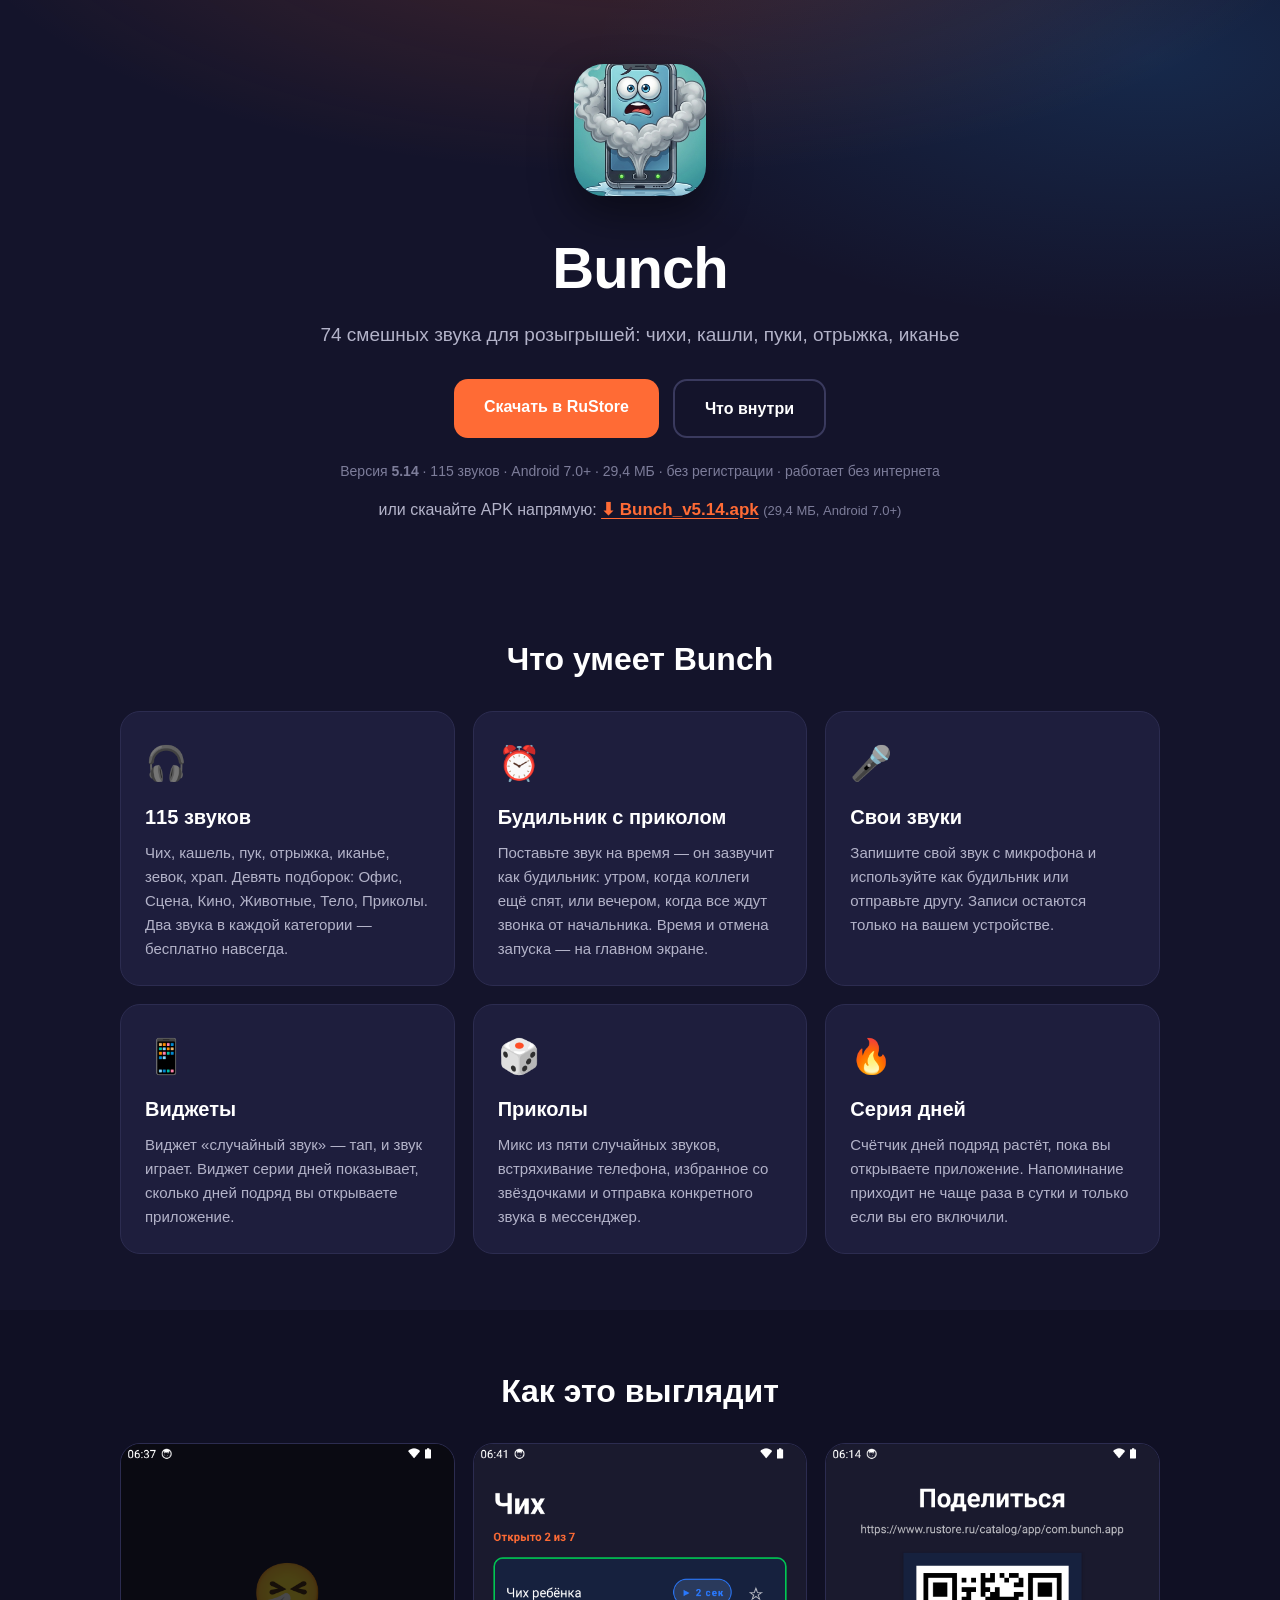
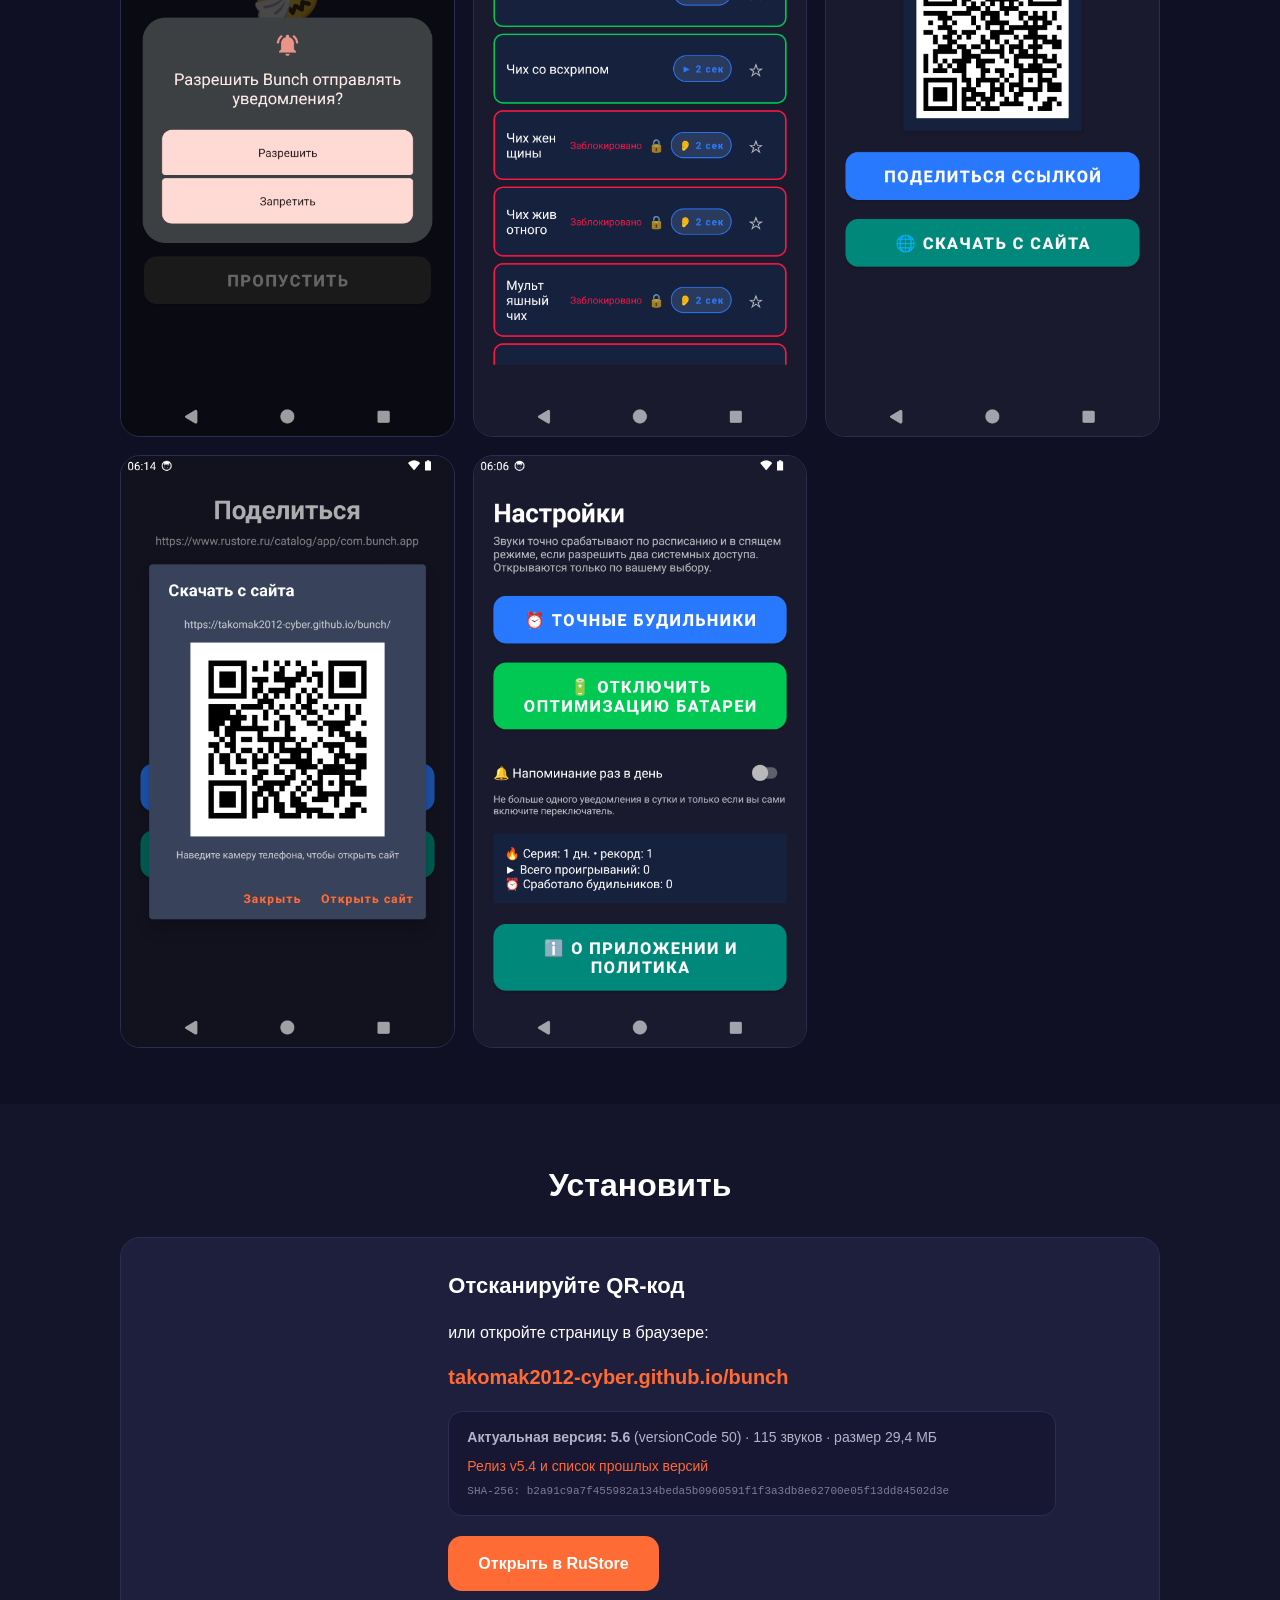
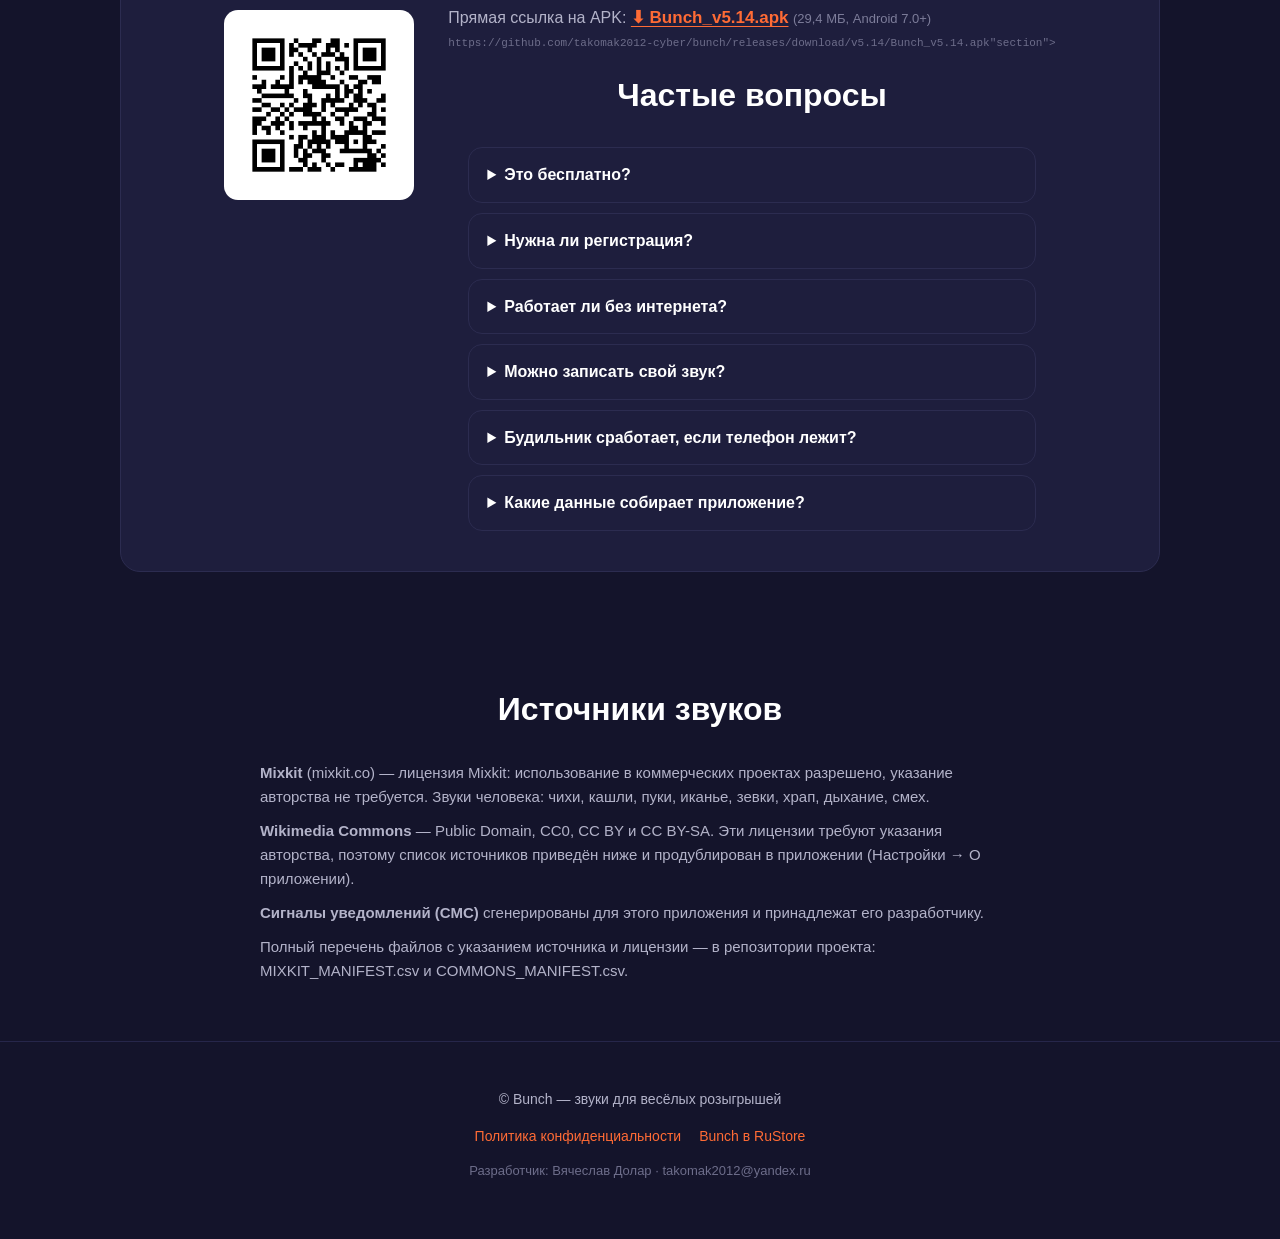
==== index.html @ 2be21f5a "Сайт: версия 5.14, 115 звуков" ====
<!DOCTYPE html>
<html lang="ru">
<head>
<meta charset="utf-8">
<meta name="viewport" content="width=device-width, initial-scale=1">
<title>Bunch — смешные звуки для розыгрышей</title>
<meta name="description" content="Bunch — 74 смешных звука для розыгрышей: чихи, кашли, пуки, отрыжка. Будильник с приколом, запись своих звуков, виджеты.">
<link rel="icon" href="images/icon.png">
<link rel="stylesheet" href="style.css">
<meta property="og:title" content="Bunch — смешные звуки для розыгрышей">
<meta property="og:description" content="70+ звуков: чихи, кашли, пуки, отрыжка. Будильник с приколом и запись своих звуков.">
<meta property="og:image" content="images/icon.png">
</head>
<body>

<header class="hero">
  <div class="wrap">
    <img class="hero-icon" src="images/icon.png" alt="Иконка Bunch">
    <h1>Bunch</h1>
    <p class="tagline">74 смешных звука для розыгрышей: чихи, кашли, пуки, отрыжка, иканье</p>
    <div class="cta">
      <a class="btn btn-primary" href="https://www.rustore.ru/catalog/app/com.bunch.app">Скачать в RuStore</a>
      <a class="btn btn-ghost" href="#features">Что внутри</a>
    </div>
    <p class="note">Версия <b>5.14</b> · 115 звуков · Android 7.0+ · 29,4 МБ · без регистрации · работает без интернета</p>
    <p class="direct-link">или скачайте APK напрямую:
      <a href="https://github.com/takomak2012-cyber/bunch/releases/download/v5.14/Bunch_v5.14.apk">⬇ Bunch_v5.14.apk</a>
      <span class="direct-hint">(29,4 МБ, Android 7.0+)</span>
    </p>
  </div>
</header>

<section class="section" id="features">
  <div class="wrap">
    <h2>Что умеет Bunch</h2>
    <div class="grid">
      <div class="card">
        <div class="card-emoji">🎧</div>
        <h3>115 звуков</h3>
        <p>Чих, кашель, пук, отрыжка, иканье, зевок, храп. Девять подборок: Офис, Сцена, Кино, Животные, Тело, Приколы. Два звука в каждой категории — бесплатно навсегда.</p>
      </div>
      <div class="card">
        <div class="card-emoji">⏰</div>
        <h3>Будильник с приколом</h3>
        <p>Поставьте звук на время — он зазвучит как будильник: утром, когда коллеги ещё спят, или вечером, когда все ждут звонка от начальника. Время и отмена запуска — на главном экране.</p>
      </div>
      <div class="card">
        <div class="card-emoji">🎤</div>
        <h3>Свои звуки</h3>
        <p>Запишите свой звук с микрофона и используйте как будильник или отправьте другу. Записи остаются только на вашем устройстве.</p>
      </div>
      <div class="card">
        <div class="card-emoji">📱</div>
        <h3>Виджеты</h3>
        <p>Виджет «случайный звук» — тап, и звук играет. Виджет серии дней показывает, сколько дней подряд вы открываете приложение.</p>
      </div>
      <div class="card">
        <div class="card-emoji">🎲</div>
        <h3>Приколы</h3>
        <p>Микс из пяти случайных звуков, встряхивание телефона, избранное со звёздочками и отправка конкретного звука в мессенджер.</p>
      </div>
      <div class="card">
        <div class="card-emoji">🔥</div>
        <h3>Серия дней</h3>
        <p>Счётчик дней подряд растёт, пока вы открываете приложение. Напоминание приходит не чаще раза в сутки и только если вы его включили.</p>
      </div>
    </div>
  </div>
</section>

<section class="section screenshots">
  <div class="wrap">
    <h2>Как это выглядит</h2>
    <div class="shots">
      <img src="images/01_main.png" alt="Главный экран Bunch">
      <img src="images/02_category.png" alt="Список звуков">
      <img src="images/03_share.png" alt="Экран поделиться">
      <img src="images/04_site_qr.png" alt="QR-код на страницу загрузки">
      <img src="images/05_settings.png" alt="Настройки приложения">
    </div>
  </div>
</section>

<section class="section install">
  <div class="wrap">
    <h2>Установить</h2>
    <div class="install-box">
      <img class="qr" src="images/qr_site.png" alt="QR-код на страницу загрузки">
      <div>
        <p class="install-title">Отсканируйте QR-код</p>
        <p>или откройте страницу в браузере:</p>
        <p class="install-url">takomak2012-cyber.github.io/bunch</p>
        <div class="version-box">
          <p><b>Актуальная версия: 5.6</b> (versionCode 50) · 115 звуков · размер 29,4 МБ</p>
          <p><a href="https://github.com/takomak2012-cyber/bunch/releases/tag/v5.14">Релиз v5.4 и список прошлых версий</a></p>
          <p class="hash">SHA-256: b2a91c9a7f455982a134beda5b0960591f1f3a3db8e62700e05f13dd84502d3e</p>
        </div>
        <a class="btn btn-primary" href="https://www.rustore.ru/catalog/app/com.bunch.app">Открыть в RuStore</a>
        <p class="direct-link">Прямая ссылка на APK:
          <a href="https://github.com/takomak2012-cyber/bunch/releases/download/v5.14/Bunch_v5.14.apk">⬇ Bunch_v5.14.apk</a>
          <span class="direct-hint">(29,4 МБ, Android 7.0+)</span>
        </p>
        <p class="direct-url">https://github.com/takomak2012-cyber/bunch/releases/download/v5.14/Bunch_v5.14.apk"section">
  <div class="wrap">
    <h2>Частые вопросы</h2>
    <div class="faq">
      <details><summary>Это бесплатно?</summary><p>Да, само приложение бесплатное. Дополнительные звуки открываются за просмотр рекламы или просто за несколько дней использования.</p></details>
      <details><summary>Нужна ли регистрация?</summary><p>Нет. Ни аккаунта, ни подписки, ни отправки данных.</p></details>
      <details><summary>Работает ли без интернета?</summary><p>Да, все звуки встроены в приложение. Интернет нужен только для показа рекламы.</p></details>
      <details><summary>Можно записать свой звук?</summary><p>Да. Откройте «Мои звуки», нажмите «Записать» — запись станет будильником или файлом для отправки.</p></details>
      <details><summary>Будильник сработает, если телефон лежит?</summary><p>Для этого в настройках приложения есть доступ к точным будильникам и отключению оптимизации батареи. Включите их — звук сработает вовремя, даже когда телефон заряжается.</p></details>
      <details><summary>Какие данные собирает приложение?</summary><p>Никаких: нет своей аналитики, нет идентификаторов, геолокации и переписок. Рекламные сети обрабатывают технические данные только для показа рекламы.</p></details>
    </div>
  </div>
</section>


<section class="section" id="sources">
  <div class="wrap">
    <h2>Источники звуков</h2>
    <div class="faq" style="text-align:left">
      <p><b>Mixkit</b> (mixkit.co) — лицензия Mixkit: использование в коммерческих проектах разрешено, указание авторства не требуется. Звуки человека: чихи, кашли, пуки, иканье, зевки, храп, дыхание, смех.</p>
      <p><b>Wikimedia Commons</b> — Public Domain, CC0, CC BY и CC BY-SA. Эти лицензии требуют указания авторства, поэтому список источников приведён ниже и продублирован в приложении (Настройки → О приложении).</p>
      <p><b>Сигналы уведомлений (СМС)</b> сгенерированы для этого приложения и принадлежат его разработчику.</p>
      <p>Полный перечень файлов с указанием источника и лицензии — в репозитории проекта: MIXKIT_MANIFEST.csv и COMMONS_MANIFEST.csv.</p>
    </div>
  </div>
</section>
<footer>
  <div class="wrap">
    <p>© Bunch — звуки для весёлых розыгрышей</p>
    <p class="footer-links">
      <a href="privacy.html">Политика конфиденциальности</a>
      <a href="https://www.rustore.ru/catalog/app/com.bunch.app">Bunch в RuStore</a>
    </p>
    <p class="dev">Разработчик: Вячеслав Долар · takomak2012@yandex.ru</p>
  </div>
</footer>

</body>
</html>
---- style.css ----
:root {
  --bg: #14142b;
  --bg-card: #1e1e3d;
  --accent: #ff6b35;
  --accent-blue: #2196f3;
  --teal: #009688;
  --text: #ffffff;
  --text-dim: #b3b3c9;
  --radius: 20px;
}

* { box-sizing: border-box; }

html { scroll-behavior: smooth; }

body {
  margin: 0;
  background: var(--bg);
  color: var(--text);
  font-family: -apple-system, BlinkMacSystemFont, "Segoe UI", Roboto, "Helvetica Neue", Arial, sans-serif;
  line-height: 1.6;
}

.wrap { max-width: 1080px; margin: 0 auto; padding: 0 20px; }

.hero {
  padding: 64px 0 56px;
  text-align: center;
  background:
    radial-gradient(1000px 420px at 50% -120px, rgba(255, 107, 53, .22), transparent 70%),
    radial-gradient(800px 380px at 90% 10%, rgba(33, 150, 243, .16), transparent 70%);
}

.hero-icon {
  width: 132px;
  height: 132px;
  border-radius: 30px;
  box-shadow: 0 18px 44px rgba(0, 0, 0, .45);
}

h1 {
  font-size: 58px;
  margin: 18px 0 6px;
  letter-spacing: -1px;
}

.tagline {
  color: var(--text-dim);
  font-size: 19px;
  max-width: 640px;
  margin: 0 auto 28px;
}

.cta { display: flex; gap: 14px; justify-content: center; flex-wrap: wrap; }

.btn {
  display: inline-block;
  padding: 15px 30px;
  border-radius: 14px;
  font-weight: 700;
  text-decoration: none;
  font-size: 16px;
  transition: transform .12s ease, filter .12s ease;
}

.btn:hover { transform: translateY(-2px); filter: brightness(1.06); }

.btn-primary { background: var(--accent); color: #fff; }
.btn-ghost { background: transparent; color: var(--text); border: 2px solid #3a3a5e; }

.direct-link {
  color: var(--text-dim);
  font-size: 16px;
  margin: 14px 0 0;
  line-height: 1.5;
}

.direct-link a {
  color: var(--accent);
  font-weight: 700;
  font-size: 17px;
  text-decoration: underline;
  text-underline-offset: 3px;
}

.direct-link a:hover { color: #ff8a5c; }

.direct-hint { color: #7d7d9a; font-size: 13px; }

.direct-url {
  color: #6d6d8a;
  font-family: ui-monospace, SFMono-Regular, Menlo, Consolas, monospace;
  font-size: 11px;
  word-break: break-all;
  margin: 4px 0 18px;
}

.note { color: #7d7d9a; font-size: 14px; margin-top: 22px; }

.section { padding: 56px 0; }
.section h2 { font-size: 32px; margin: 0 0 26px; text-align: center; }
.screenshots { background: #101024; }

.grid {
  display: grid;
  grid-template-columns: repeat(auto-fit, minmax(300px, 1fr));
  gap: 18px;
}

.card {
  background: var(--bg-card);
  border: 1px solid #2c2c50;
  border-radius: var(--radius);
  padding: 24px;
}

.card-emoji { font-size: 34px; }
.card h3 { margin: 10px 0 8px; font-size: 20px; }
.card p { margin: 0; color: var(--text-dim); font-size: 15px; }

.shots {
  display: grid;
  grid-template-columns: repeat(auto-fit, minmax(250px, 1fr));
  gap: 18px;
}

.shots img {
  width: 100%;
  border-radius: var(--radius);
  border: 1px solid #2c2c50;
  display: block;
}

.install-box {
  display: flex;
  gap: 34px;
  align-items: center;
  flex-wrap: wrap;
  justify-content: center;
  background: var(--bg-card);
  border: 1px solid #2c2c50;
  border-radius: var(--radius);
  padding: 30px;
}

.qr { width: 190px; height: 190px; background: #fff; border-radius: 14px; padding: 10px; }
.install-title { font-size: 22px; font-weight: 700; margin: 0 0 6px; }
.install-url { color: var(--accent); font-weight: 700; font-size: 20px; margin: 0 0 18px; }

.version-box {
  background: #171733;
  border: 1px solid #2c2c50;
  border-radius: 14px;
  padding: 14px 18px;
  margin: 0 0 20px;
  font-size: 14px;
  color: var(--text-dim);
}
.version-box p { margin: 0 0 6px; }
.version-box p:last-child { margin-bottom: 0; }
.version-box a { color: var(--accent); text-decoration: none; }
.version-box .hash {
  font-family: ui-monospace, SFMono-Regular, Menlo, Consolas, monospace;
  font-size: 11px;
  color: #7d7d9a;
  word-break: break-all;
}

.faq { max-width: 760px; margin: 0 auto; }
.faq details {
  background: var(--bg-card);
  border: 1px solid #2c2c50;
  border-radius: 14px;
  padding: 14px 18px;
  margin-bottom: 10px;
}
.faq summary { cursor: pointer; font-weight: 600; }
.faq p { margin: 10px 0 2px; color: var(--text-dim); font-size: 15px; }

footer {
  border-top: 1px solid #26264a;
  padding: 32px 0 44px;
  text-align: center;
  color: var(--text-dim);
  font-size: 14px;
}

.footer-links { display: flex; gap: 18px; justify-content: center; flex-wrap: wrap; }
.footer-links a { color: var(--accent); text-decoration: none; }
.dev { color: #6d6d8a; font-size: 13px; }

@media (max-width: 600px) {
  h1 { font-size: 44px; }
  .tagline { font-size: 17px; }
  .install-box { flex-direction: column; text-align: center; }
}
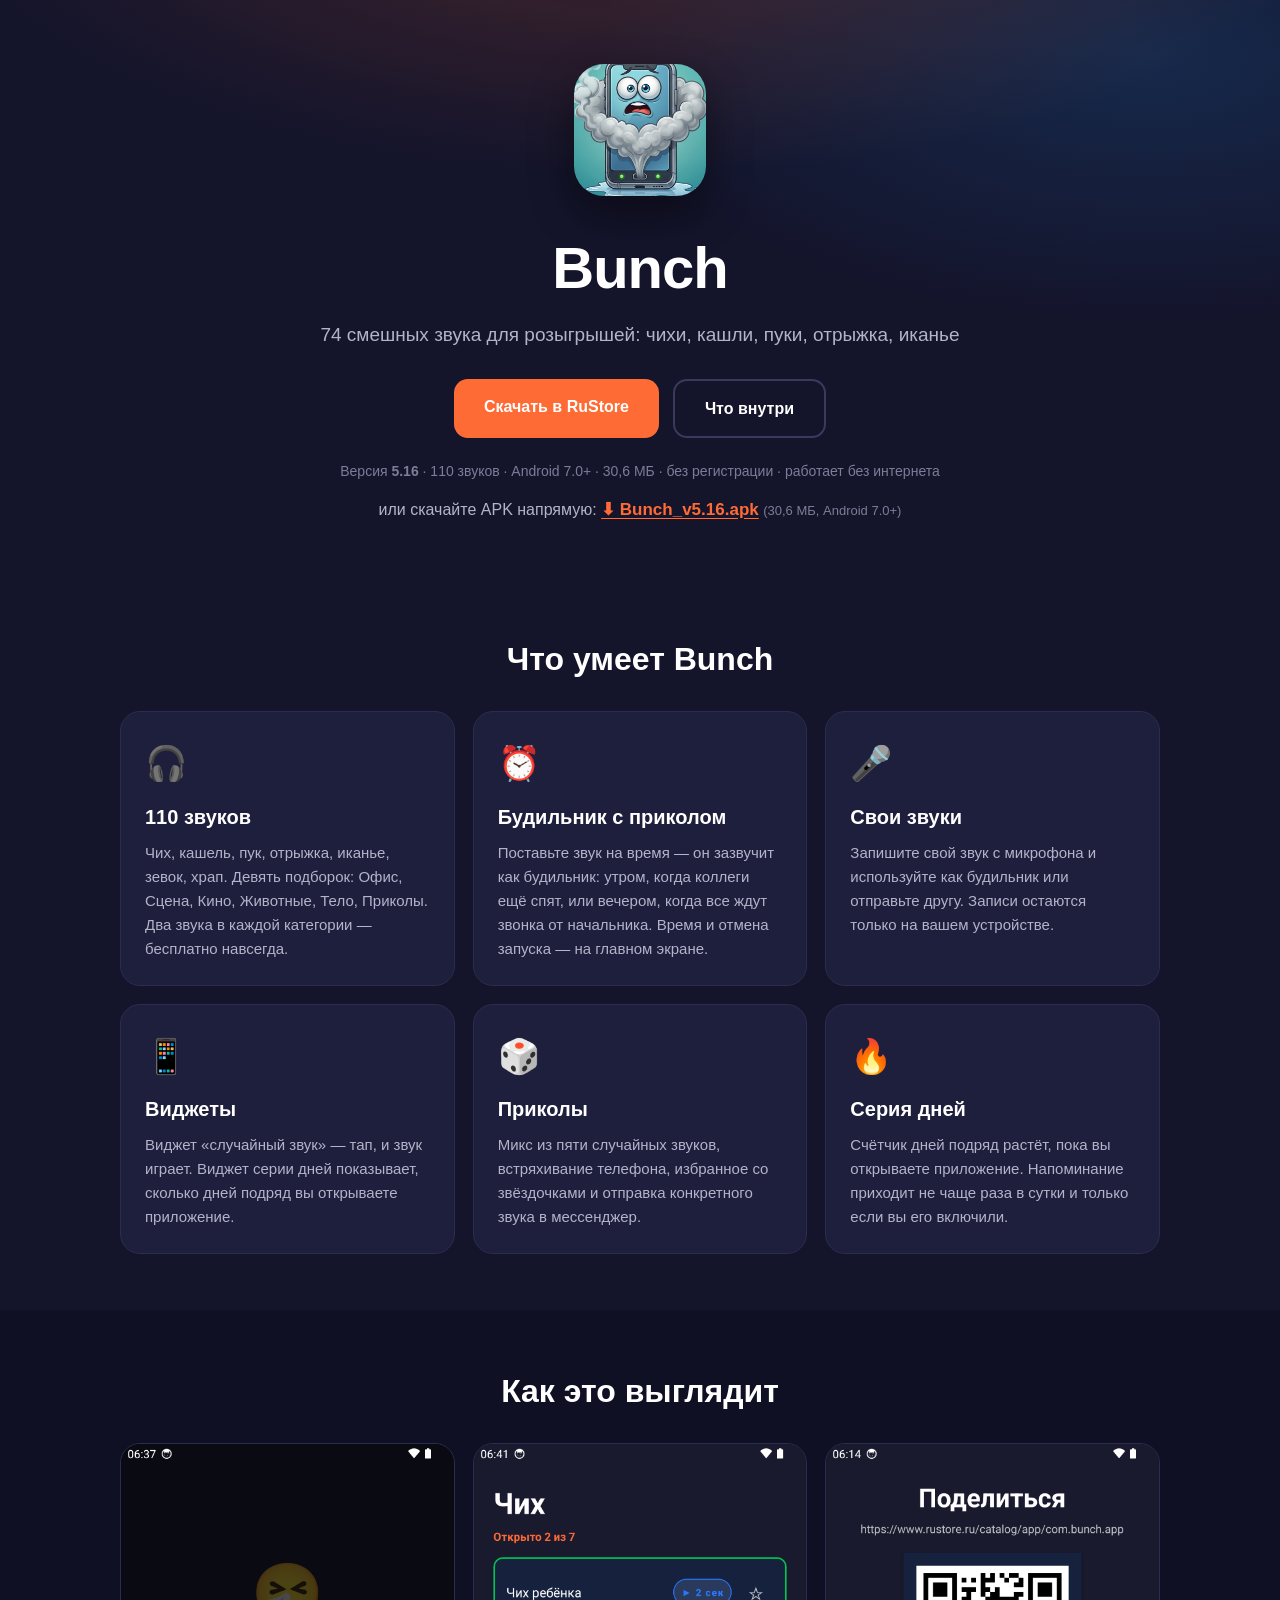
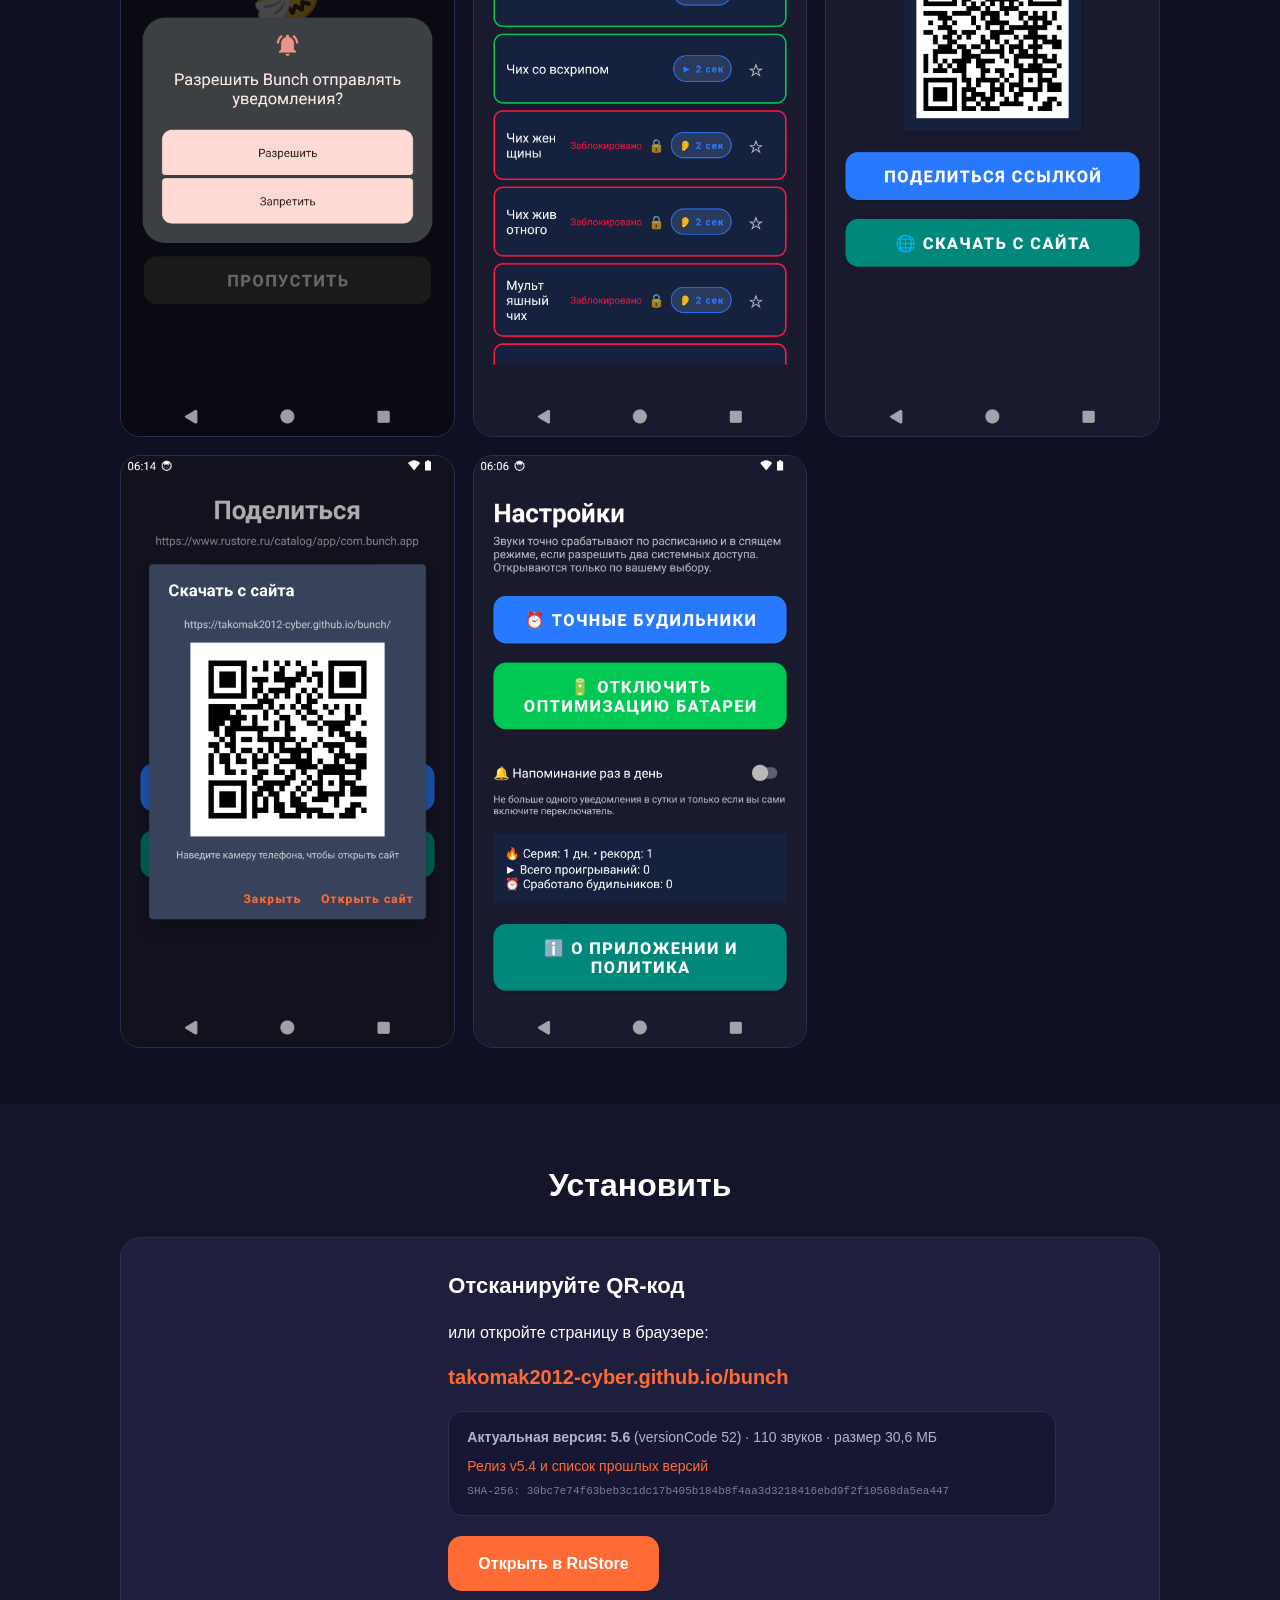
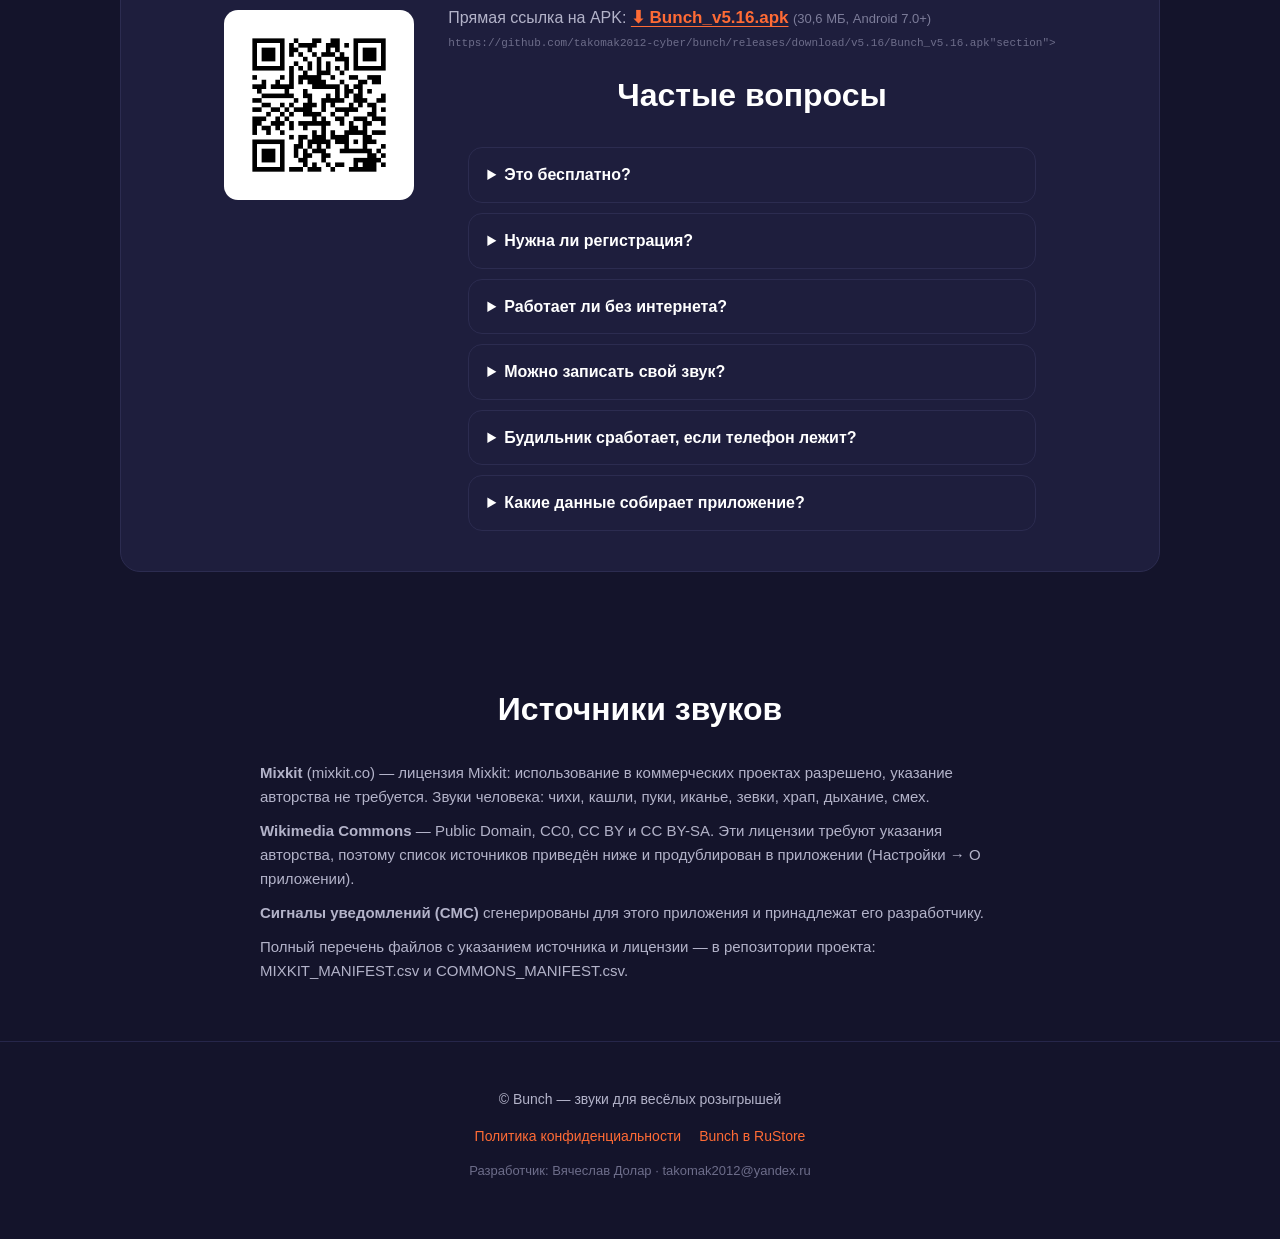
==== commit b1ed56e3: "Сайт: версия 5.16" ====
--- a/index.html
+++ b/index.html
@@ -22,10 +22,10 @@
       <a class="btn btn-primary" href="https://www.rustore.ru/catalog/app/com.bunch.app">Скачать в RuStore</a>
       <a class="btn btn-ghost" href="#features">Что внутри</a>
     </div>
-    <p class="note">Версия <b>5.14</b> · 115 звуков · Android 7.0+ · 29,4 МБ · без регистрации · работает без интернета</p>
+    <p class="note">Версия <b>5.16</b> · 110 звуков · Android 7.0+ · 30,6 МБ · без регистрации · работает без интернета</p>
     <p class="direct-link">или скачайте APK напрямую:
-      <a href="https://github.com/takomak2012-cyber/bunch/releases/download/v5.14/Bunch_v5.14.apk">⬇ Bunch_v5.14.apk</a>
-      <span class="direct-hint">(29,4 МБ, Android 7.0+)</span>
+      <a href="https://github.com/takomak2012-cyber/bunch/releases/download/v5.16/Bunch_v5.16.apk">⬇ Bunch_v5.16.apk</a>
+      <span class="direct-hint">(30,6 МБ, Android 7.0+)</span>
     </p>
   </div>
 </header>
@@ -36,7 +36,7 @@
     <div class="grid">
       <div class="card">
         <div class="card-emoji">🎧</div>
-        <h3>115 звуков</h3>
+        <h3>110 звуков</h3>
         <p>Чих, кашель, пук, отрыжка, иканье, зевок, храп. Девять подборок: Офис, Сцена, Кино, Животные, Тело, Приколы. Два звука в каждой категории — бесплатно навсегда.</p>
       </div>
       <div class="card">
@@ -91,16 +91,16 @@
         <p>или откройте страницу в браузере:</p>
         <p class="install-url">takomak2012-cyber.github.io/bunch</p>
         <div class="version-box">
-          <p><b>Актуальная версия: 5.6</b> (versionCode 50) · 115 звуков · размер 29,4 МБ</p>
-          <p><a href="https://github.com/takomak2012-cyber/bunch/releases/tag/v5.14">Релиз v5.4 и список прошлых версий</a></p>
-          <p class="hash">SHA-256: b2a91c9a7f455982a134beda5b0960591f1f3a3db8e62700e05f13dd84502d3e</p>
+          <p><b>Актуальная версия: 5.6</b> (versionCode 52) · 110 звуков · размер 30,6 МБ</p>
+          <p><a href="https://github.com/takomak2012-cyber/bunch/releases/tag/v5.16">Релиз v5.4 и список прошлых версий</a></p>
+          <p class="hash">SHA-256: 30bc7e74f63beb3c1dc17b405b184b8f4aa3d3218416ebd9f2f10568da5ea447</p>
         </div>
         <a class="btn btn-primary" href="https://www.rustore.ru/catalog/app/com.bunch.app">Открыть в RuStore</a>
         <p class="direct-link">Прямая ссылка на APK:
-          <a href="https://github.com/takomak2012-cyber/bunch/releases/download/v5.14/Bunch_v5.14.apk">⬇ Bunch_v5.14.apk</a>
-          <span class="direct-hint">(29,4 МБ, Android 7.0+)</span>
+          <a href="https://github.com/takomak2012-cyber/bunch/releases/download/v5.16/Bunch_v5.16.apk">⬇ Bunch_v5.16.apk</a>
+          <span class="direct-hint">(30,6 МБ, Android 7.0+)</span>
         </p>
-        <p class="direct-url">https://github.com/takomak2012-cyber/bunch/releases/download/v5.14/Bunch_v5.14.apk"section">
+        <p class="direct-url">https://github.com/takomak2012-cyber/bunch/releases/download/v5.16/Bunch_v5.16.apk"section">
   <div class="wrap">
     <h2>Частые вопросы</h2>
     <div class="faq">
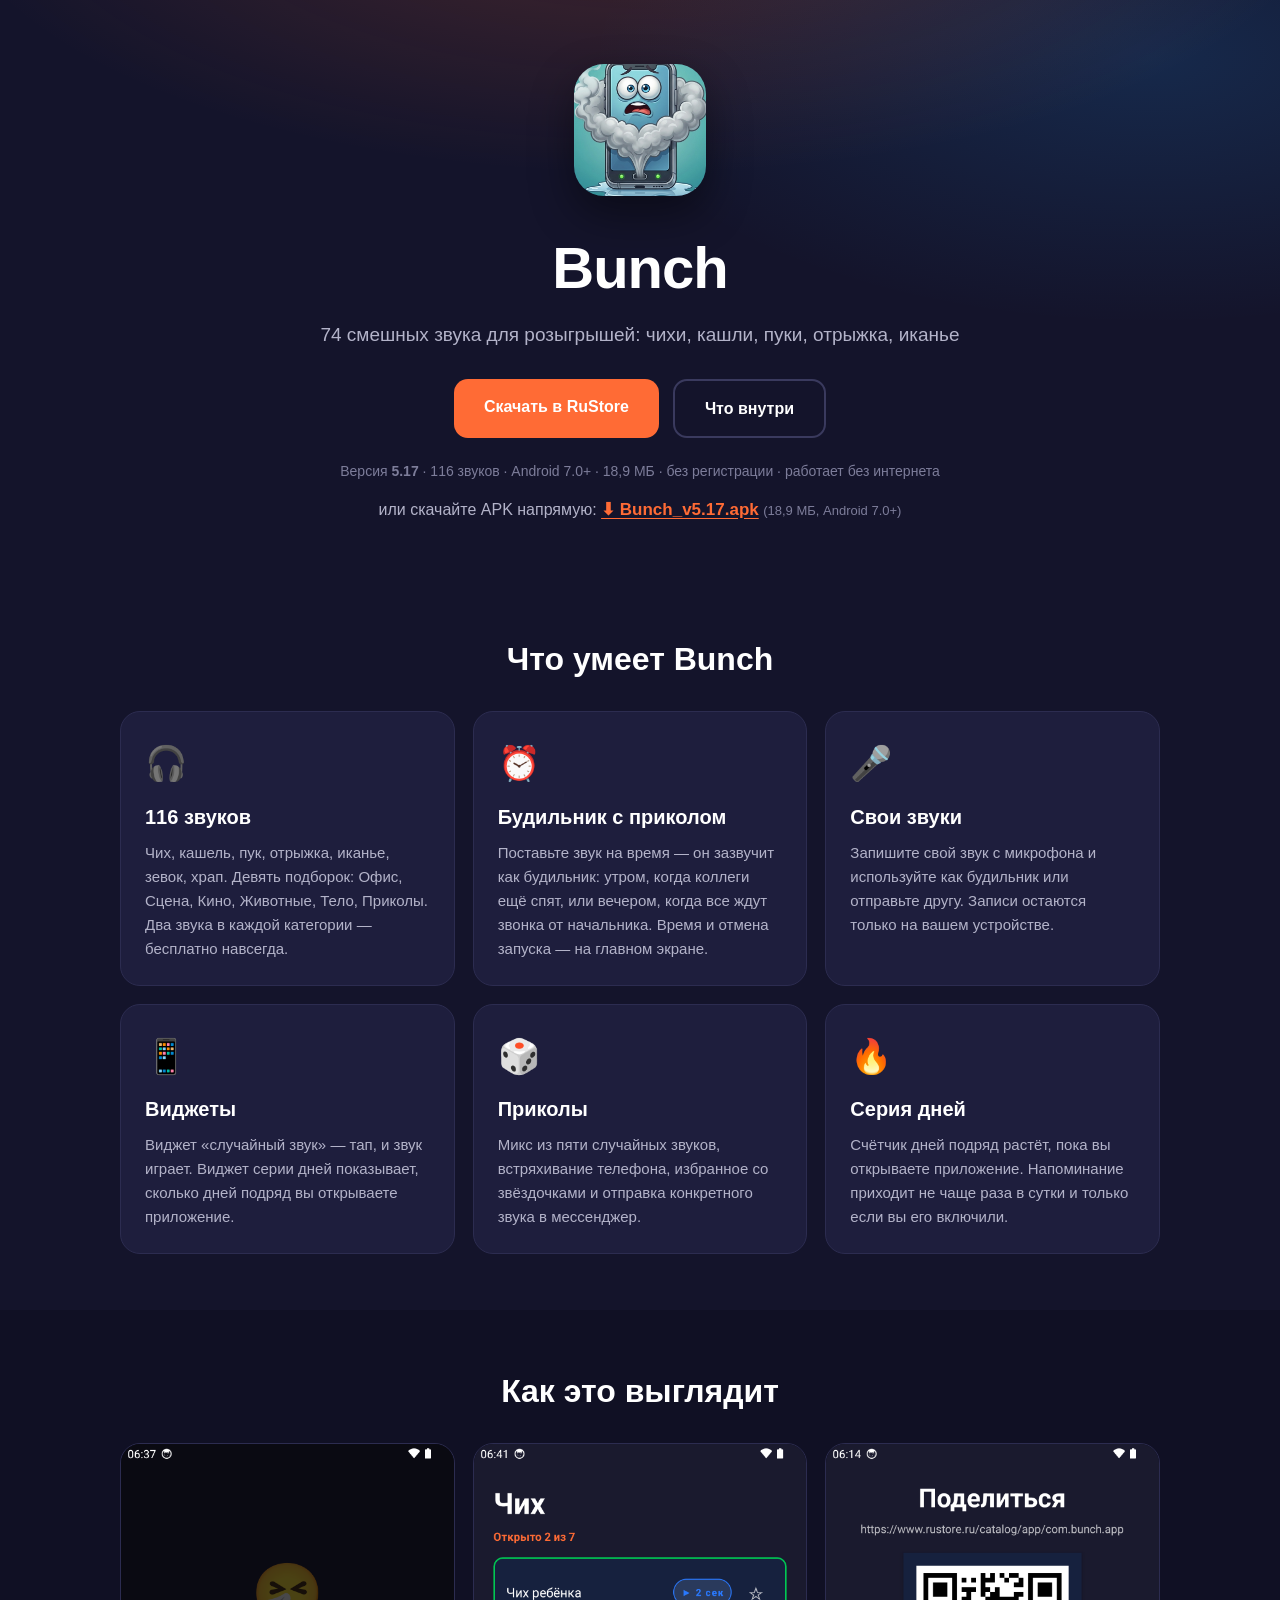
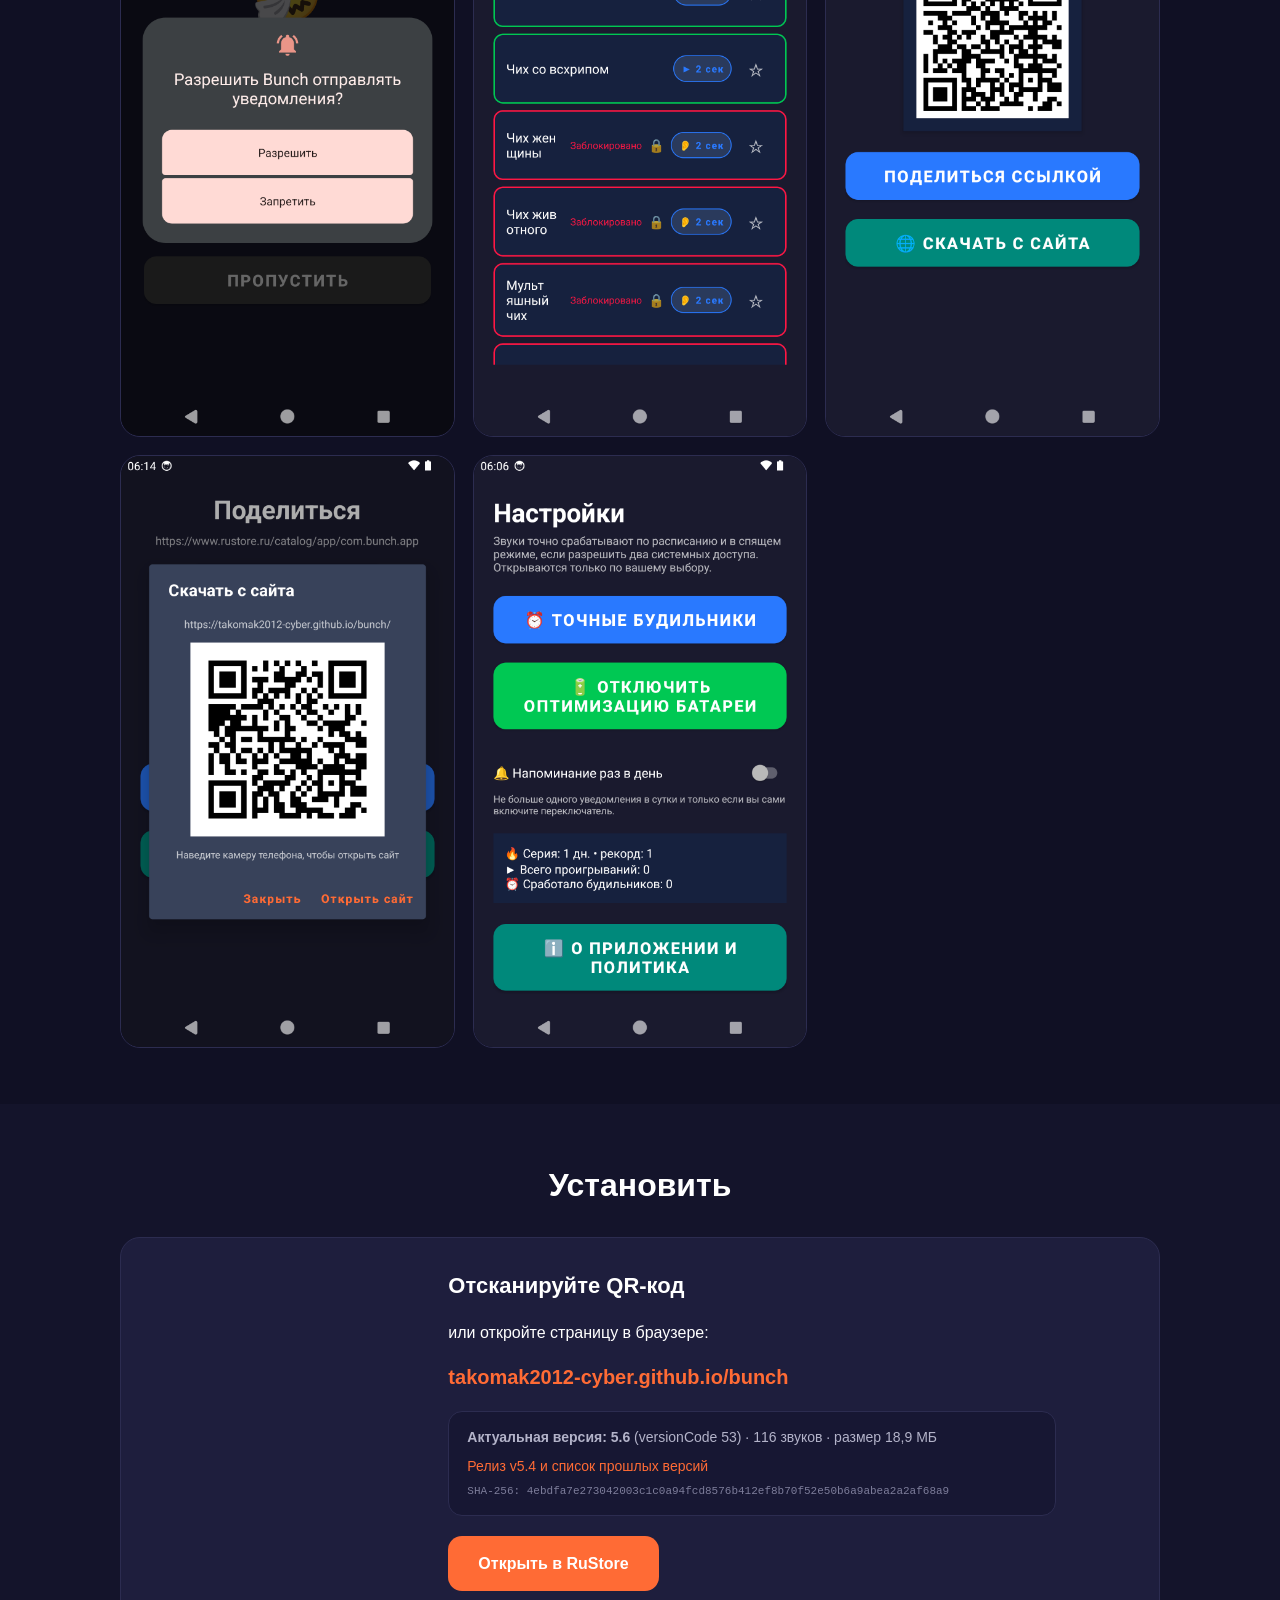
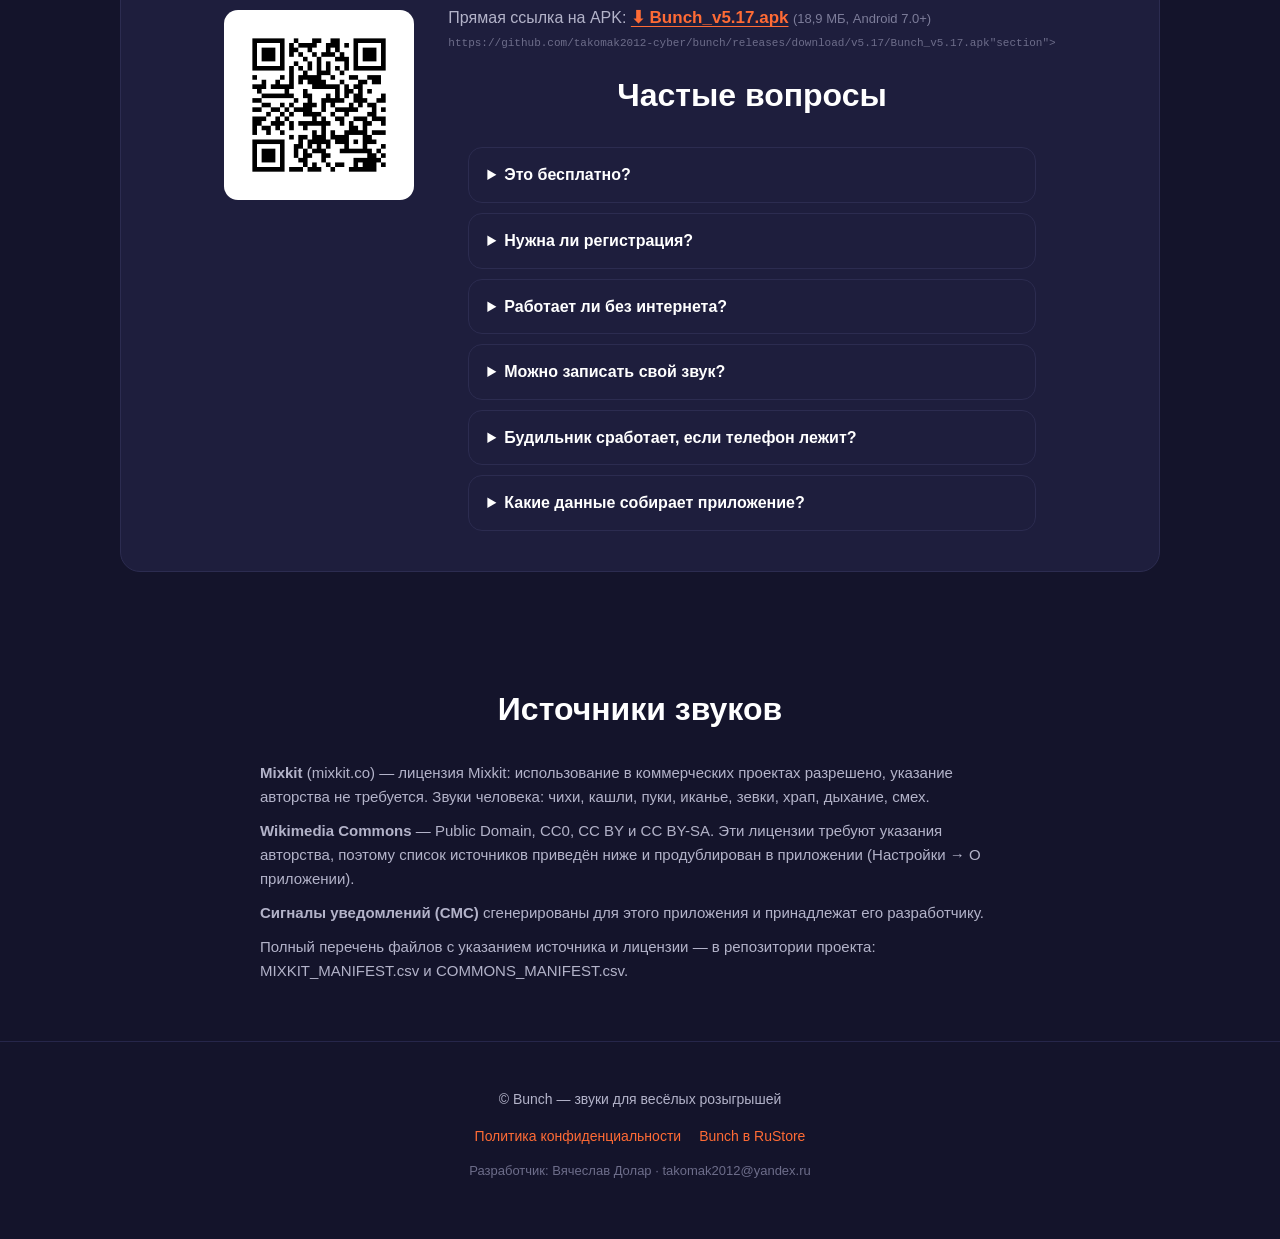
==== commit 2318062a: "Сайт: версия 5.17, 116 звуков" ====
--- a/index.html
+++ b/index.html
@@ -22,10 +22,10 @@
       <a class="btn btn-primary" href="https://www.rustore.ru/catalog/app/com.bunch.app">Скачать в RuStore</a>
       <a class="btn btn-ghost" href="#features">Что внутри</a>
     </div>
-    <p class="note">Версия <b>5.16</b> · 110 звуков · Android 7.0+ · 30,6 МБ · без регистрации · работает без интернета</p>
+    <p class="note">Версия <b>5.17</b> · 116 звуков · Android 7.0+ · 18,9 МБ · без регистрации · работает без интернета</p>
     <p class="direct-link">или скачайте APK напрямую:
-      <a href="https://github.com/takomak2012-cyber/bunch/releases/download/v5.16/Bunch_v5.16.apk">⬇ Bunch_v5.16.apk</a>
-      <span class="direct-hint">(30,6 МБ, Android 7.0+)</span>
+      <a href="https://github.com/takomak2012-cyber/bunch/releases/download/v5.17/Bunch_v5.17.apk">⬇ Bunch_v5.17.apk</a>
+      <span class="direct-hint">(18,9 МБ, Android 7.0+)</span>
     </p>
   </div>
 </header>
@@ -36,7 +36,7 @@
     <div class="grid">
       <div class="card">
         <div class="card-emoji">🎧</div>
-        <h3>110 звуков</h3>
+        <h3>116 звуков</h3>
         <p>Чих, кашель, пук, отрыжка, иканье, зевок, храп. Девять подборок: Офис, Сцена, Кино, Животные, Тело, Приколы. Два звука в каждой категории — бесплатно навсегда.</p>
       </div>
       <div class="card">
@@ -91,16 +91,16 @@
         <p>или откройте страницу в браузере:</p>
         <p class="install-url">takomak2012-cyber.github.io/bunch</p>
         <div class="version-box">
-          <p><b>Актуальная версия: 5.6</b> (versionCode 52) · 110 звуков · размер 30,6 МБ</p>
-          <p><a href="https://github.com/takomak2012-cyber/bunch/releases/tag/v5.16">Релиз v5.4 и список прошлых версий</a></p>
-          <p class="hash">SHA-256: 30bc7e74f63beb3c1dc17b405b184b8f4aa3d3218416ebd9f2f10568da5ea447</p>
+          <p><b>Актуальная версия: 5.6</b> (versionCode 53) · 116 звуков · размер 18,9 МБ</p>
+          <p><a href="https://github.com/takomak2012-cyber/bunch/releases/tag/v5.17">Релиз v5.4 и список прошлых версий</a></p>
+          <p class="hash">SHA-256: 4ebdfa7e273042003c1c0a94fcd8576b412ef8b70f52e50b6a9abea2a2af68a9</p>
         </div>
         <a class="btn btn-primary" href="https://www.rustore.ru/catalog/app/com.bunch.app">Открыть в RuStore</a>
         <p class="direct-link">Прямая ссылка на APK:
-          <a href="https://github.com/takomak2012-cyber/bunch/releases/download/v5.16/Bunch_v5.16.apk">⬇ Bunch_v5.16.apk</a>
-          <span class="direct-hint">(30,6 МБ, Android 7.0+)</span>
+          <a href="https://github.com/takomak2012-cyber/bunch/releases/download/v5.17/Bunch_v5.17.apk">⬇ Bunch_v5.17.apk</a>
+          <span class="direct-hint">(18,9 МБ, Android 7.0+)</span>
         </p>
-        <p class="direct-url">https://github.com/takomak2012-cyber/bunch/releases/download/v5.16/Bunch_v5.16.apk"section">
+        <p class="direct-url">https://github.com/takomak2012-cyber/bunch/releases/download/v5.17/Bunch_v5.17.apk"section">
   <div class="wrap">
     <h2>Частые вопросы</h2>
     <div class="faq">
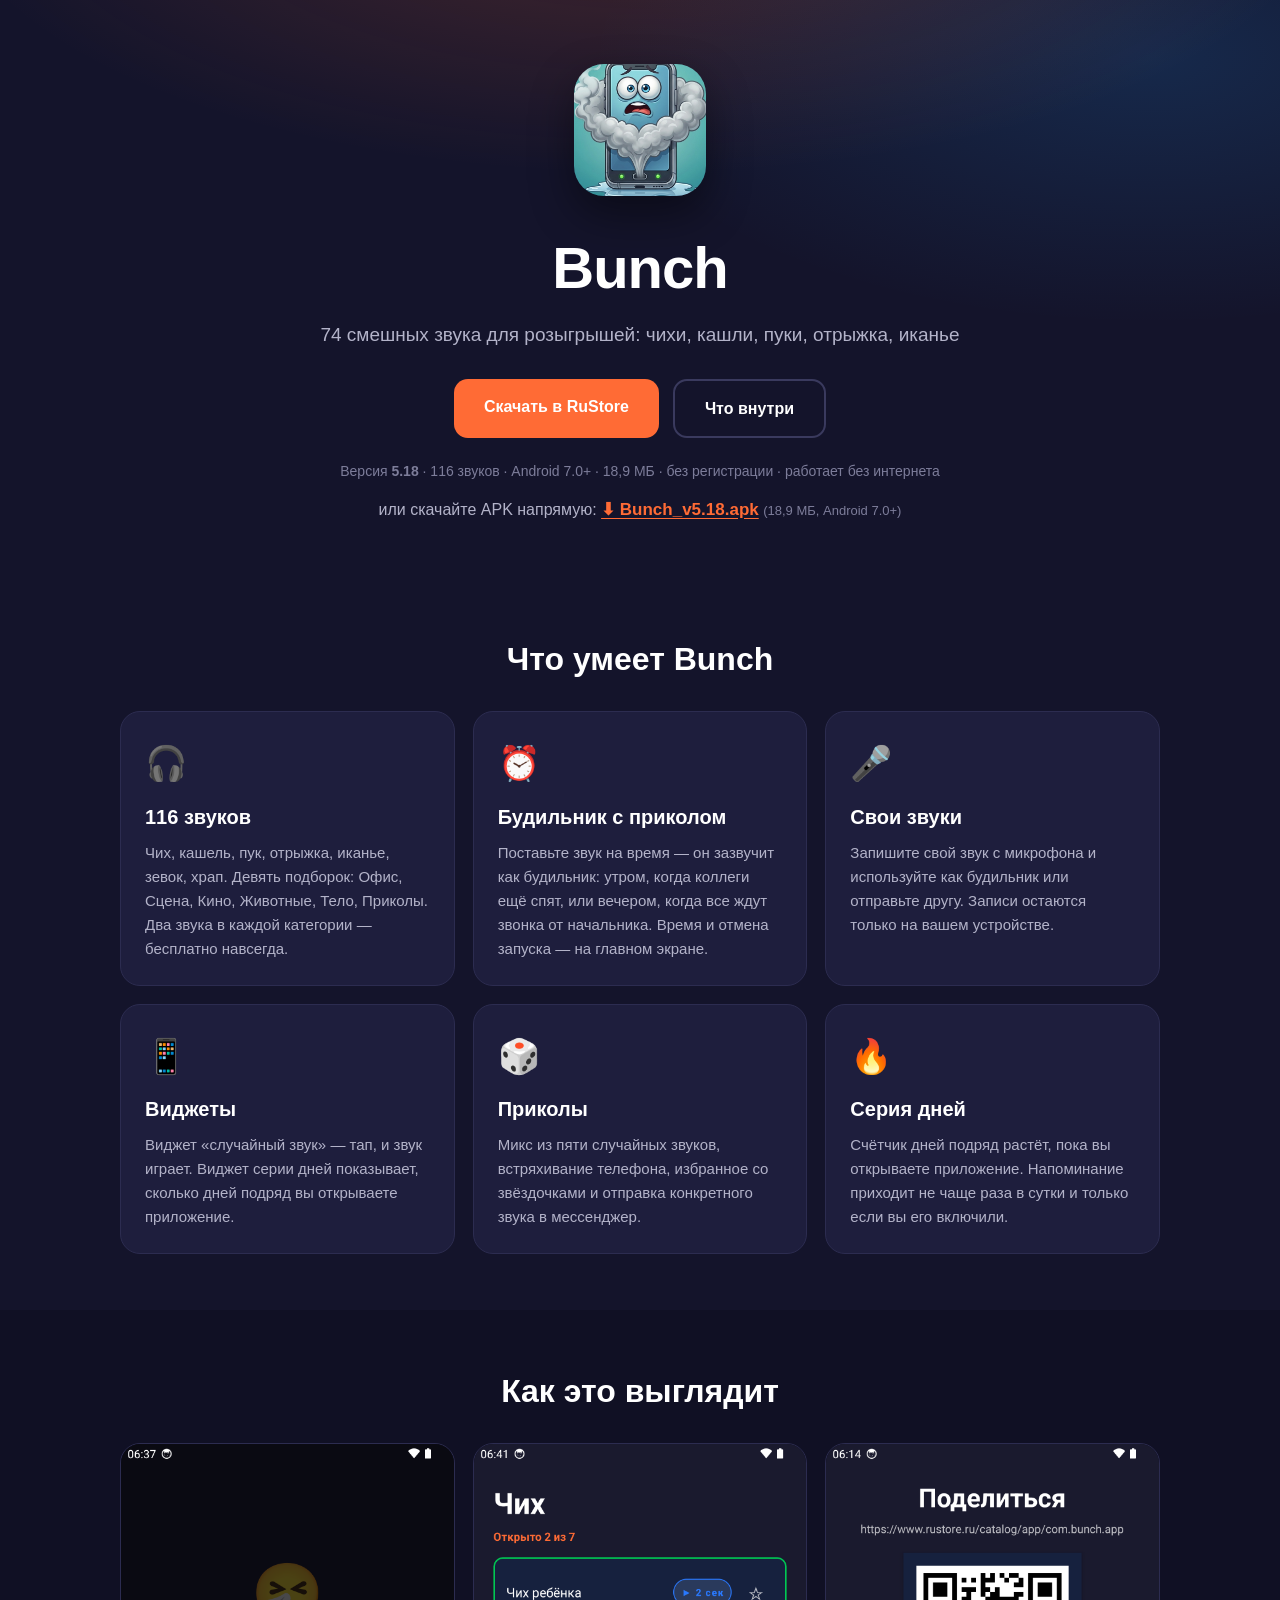
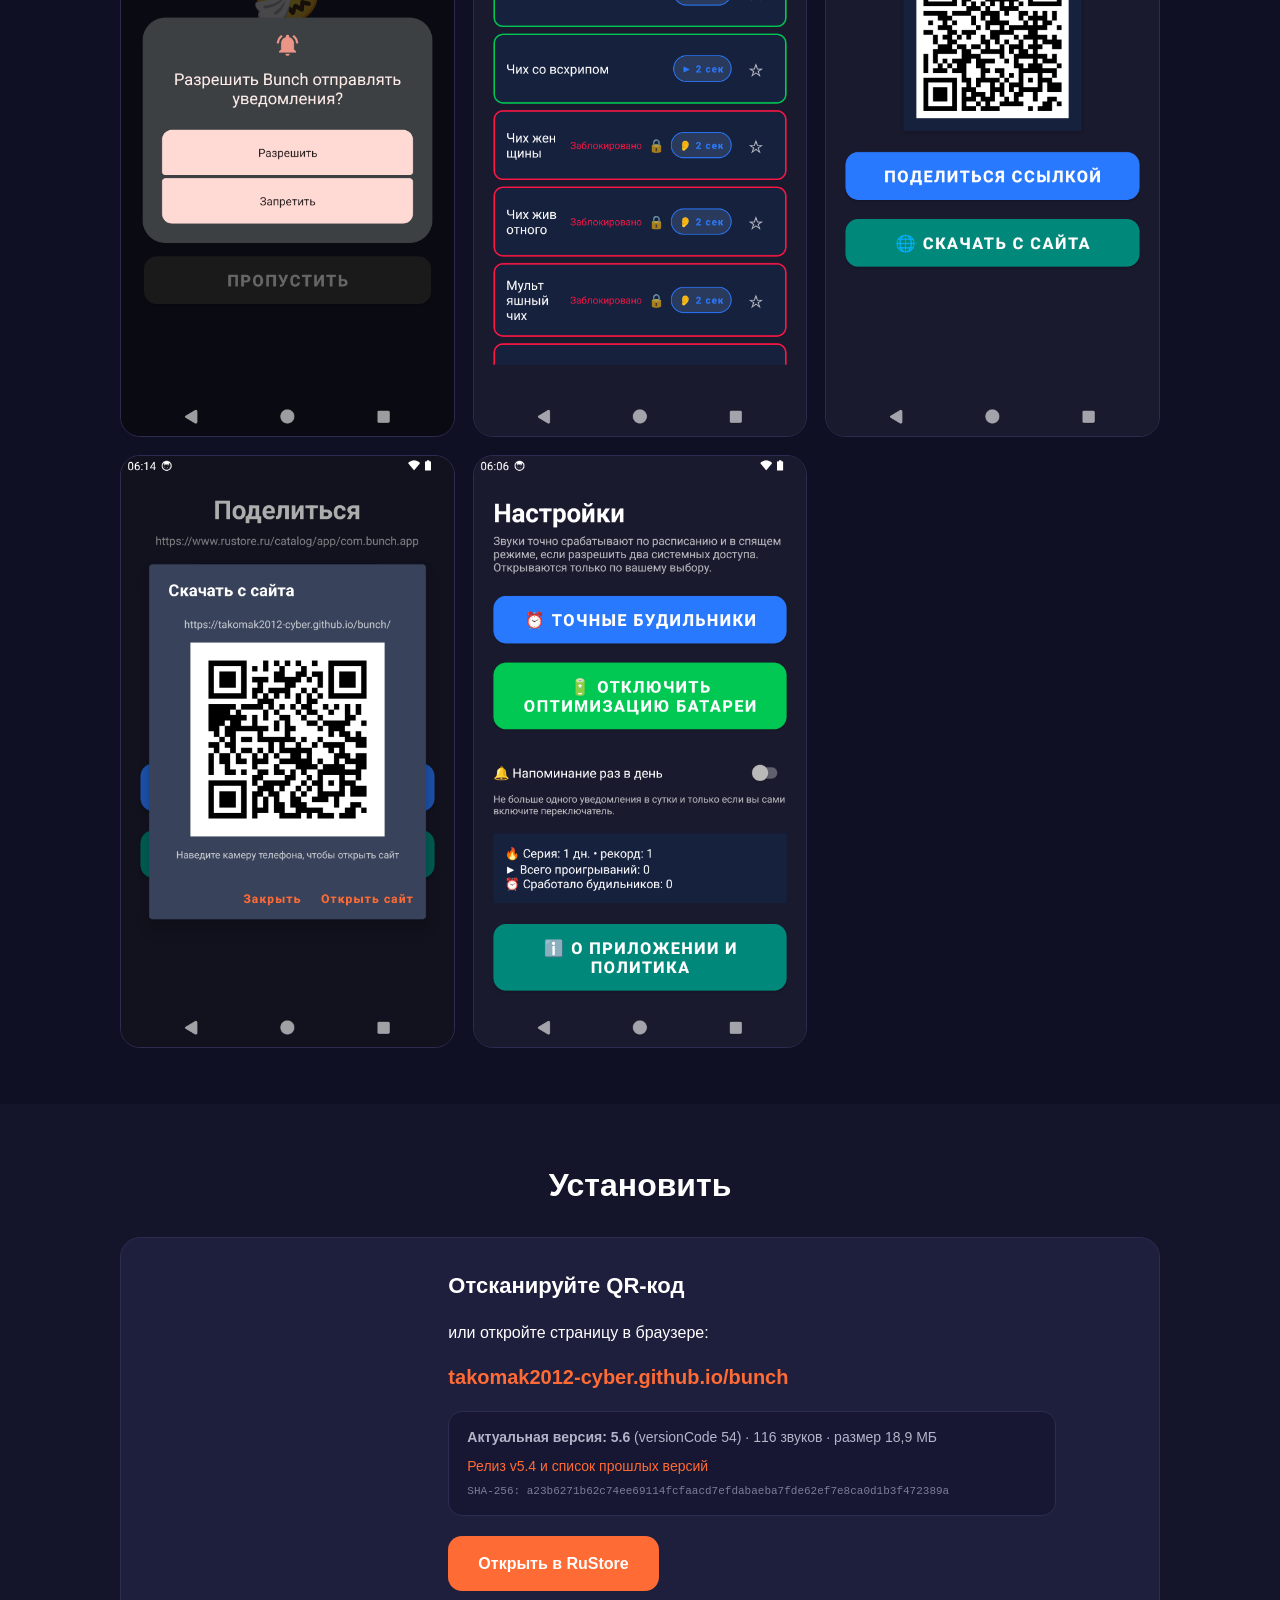
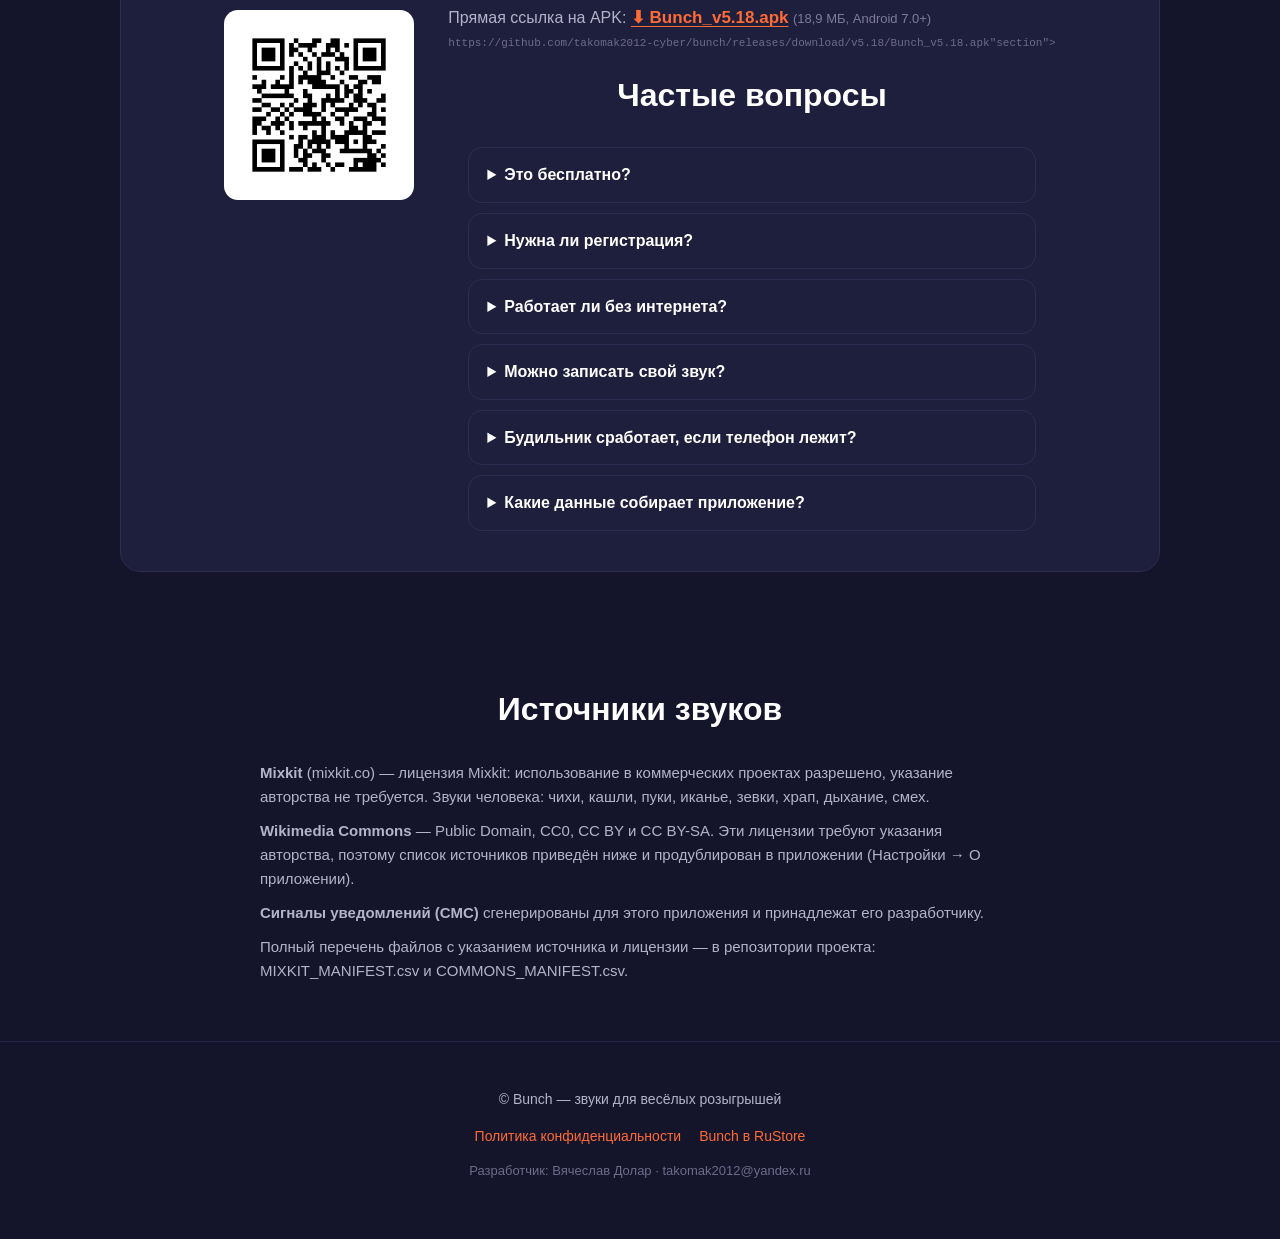
==== commit 1b92007b: "Сайт: версия 5.18" ====
--- a/index.html
+++ b/index.html
@@ -22,9 +22,9 @@
       <a class="btn btn-primary" href="https://www.rustore.ru/catalog/app/com.bunch.app">Скачать в RuStore</a>
       <a class="btn btn-ghost" href="#features">Что внутри</a>
     </div>
-    <p class="note">Версия <b>5.17</b> · 116 звуков · Android 7.0+ · 18,9 МБ · без регистрации · работает без интернета</p>
+    <p class="note">Версия <b>5.18</b> · 116 звуков · Android 7.0+ · 18,9 МБ · без регистрации · работает без интернета</p>
     <p class="direct-link">или скачайте APK напрямую:
-      <a href="https://github.com/takomak2012-cyber/bunch/releases/download/v5.17/Bunch_v5.17.apk">⬇ Bunch_v5.17.apk</a>
+      <a href="https://github.com/takomak2012-cyber/bunch/releases/download/v5.18/Bunch_v5.18.apk">⬇ Bunch_v5.18.apk</a>
       <span class="direct-hint">(18,9 МБ, Android 7.0+)</span>
     </p>
   </div>
@@ -91,16 +91,16 @@
         <p>или откройте страницу в браузере:</p>
         <p class="install-url">takomak2012-cyber.github.io/bunch</p>
         <div class="version-box">
-          <p><b>Актуальная версия: 5.6</b> (versionCode 53) · 116 звуков · размер 18,9 МБ</p>
-          <p><a href="https://github.com/takomak2012-cyber/bunch/releases/tag/v5.17">Релиз v5.4 и список прошлых версий</a></p>
-          <p class="hash">SHA-256: 4ebdfa7e273042003c1c0a94fcd8576b412ef8b70f52e50b6a9abea2a2af68a9</p>
+          <p><b>Актуальная версия: 5.6</b> (versionCode 54) · 116 звуков · размер 18,9 МБ</p>
+          <p><a href="https://github.com/takomak2012-cyber/bunch/releases/tag/v5.18">Релиз v5.4 и список прошлых версий</a></p>
+          <p class="hash">SHA-256: a23b6271b62c74ee69114fcfaacd7efdabaeba7fde62ef7e8ca0d1b3f472389a</p>
         </div>
         <a class="btn btn-primary" href="https://www.rustore.ru/catalog/app/com.bunch.app">Открыть в RuStore</a>
         <p class="direct-link">Прямая ссылка на APK:
-          <a href="https://github.com/takomak2012-cyber/bunch/releases/download/v5.17/Bunch_v5.17.apk">⬇ Bunch_v5.17.apk</a>
+          <a href="https://github.com/takomak2012-cyber/bunch/releases/download/v5.18/Bunch_v5.18.apk">⬇ Bunch_v5.18.apk</a>
           <span class="direct-hint">(18,9 МБ, Android 7.0+)</span>
         </p>
-        <p class="direct-url">https://github.com/takomak2012-cyber/bunch/releases/download/v5.17/Bunch_v5.17.apk"section">
+        <p class="direct-url">https://github.com/takomak2012-cyber/bunch/releases/download/v5.18/Bunch_v5.18.apk"section">
   <div class="wrap">
     <h2>Частые вопросы</h2>
     <div class="faq">
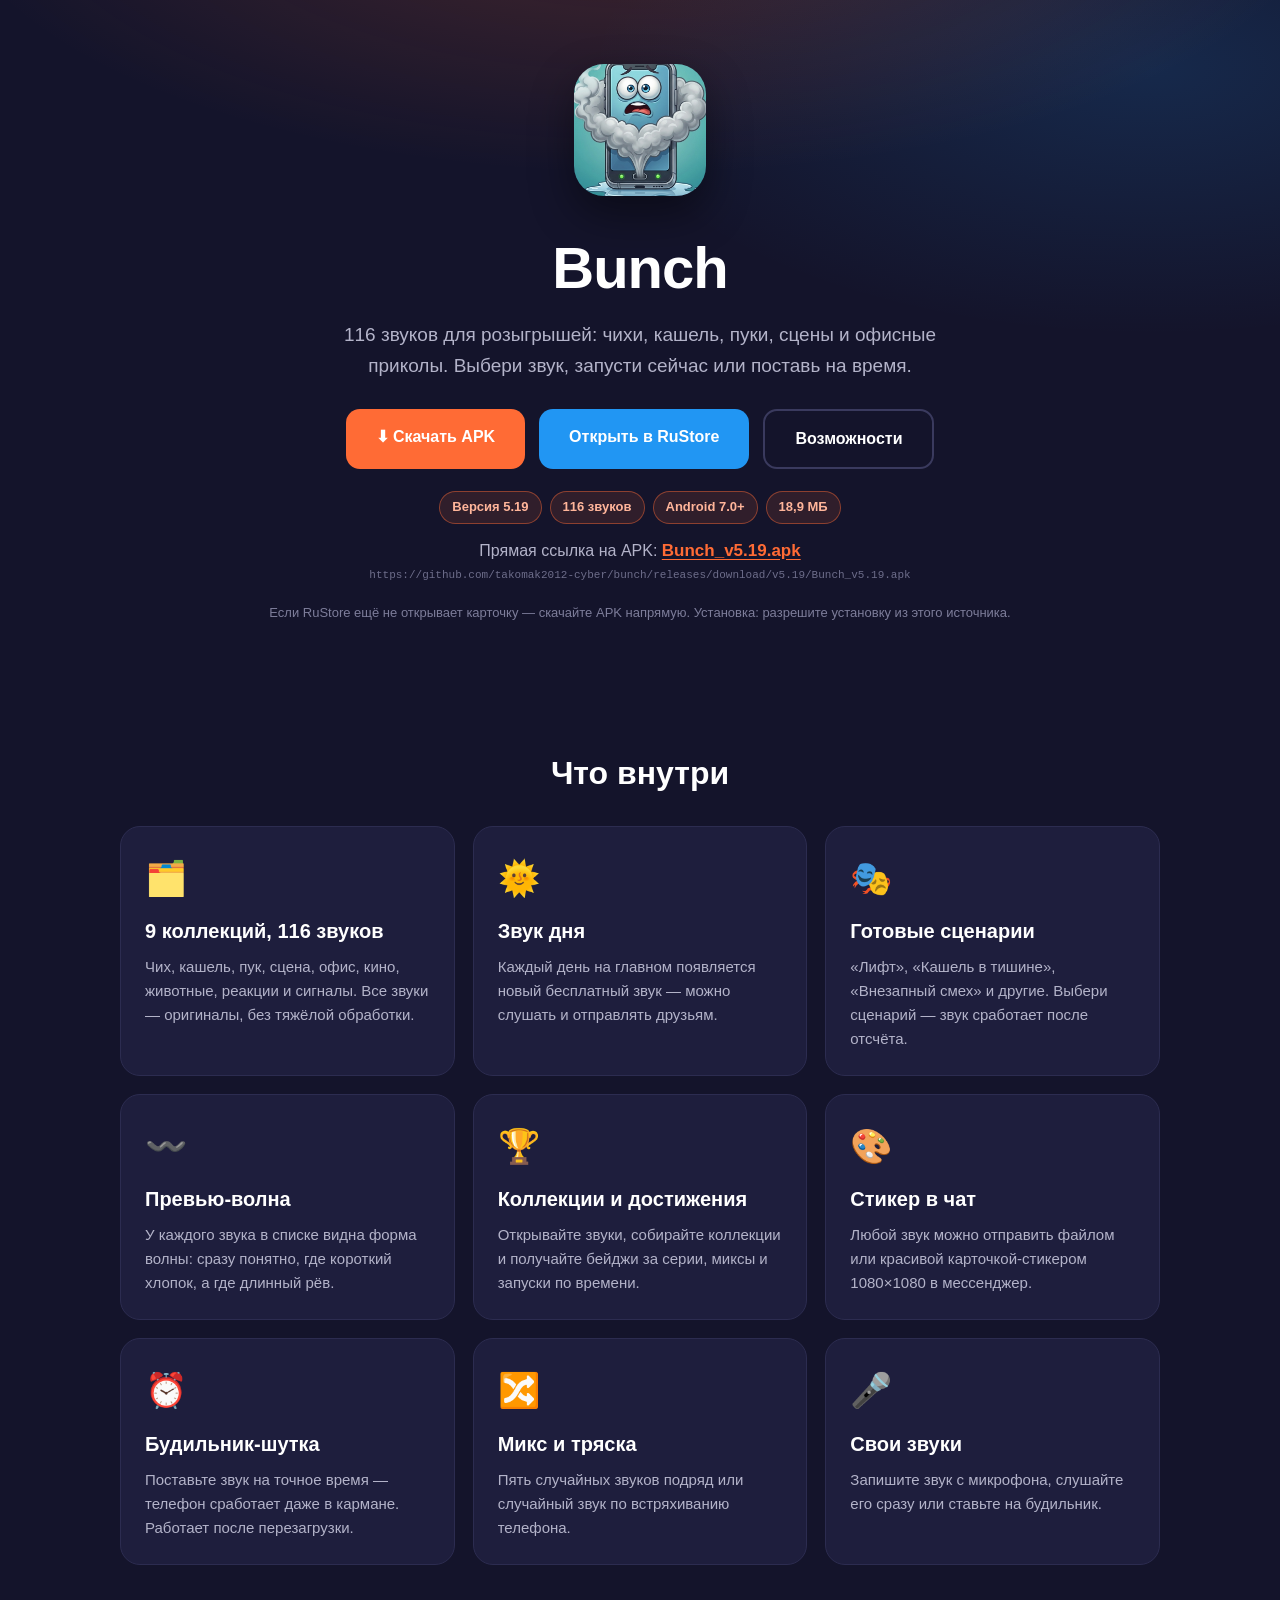
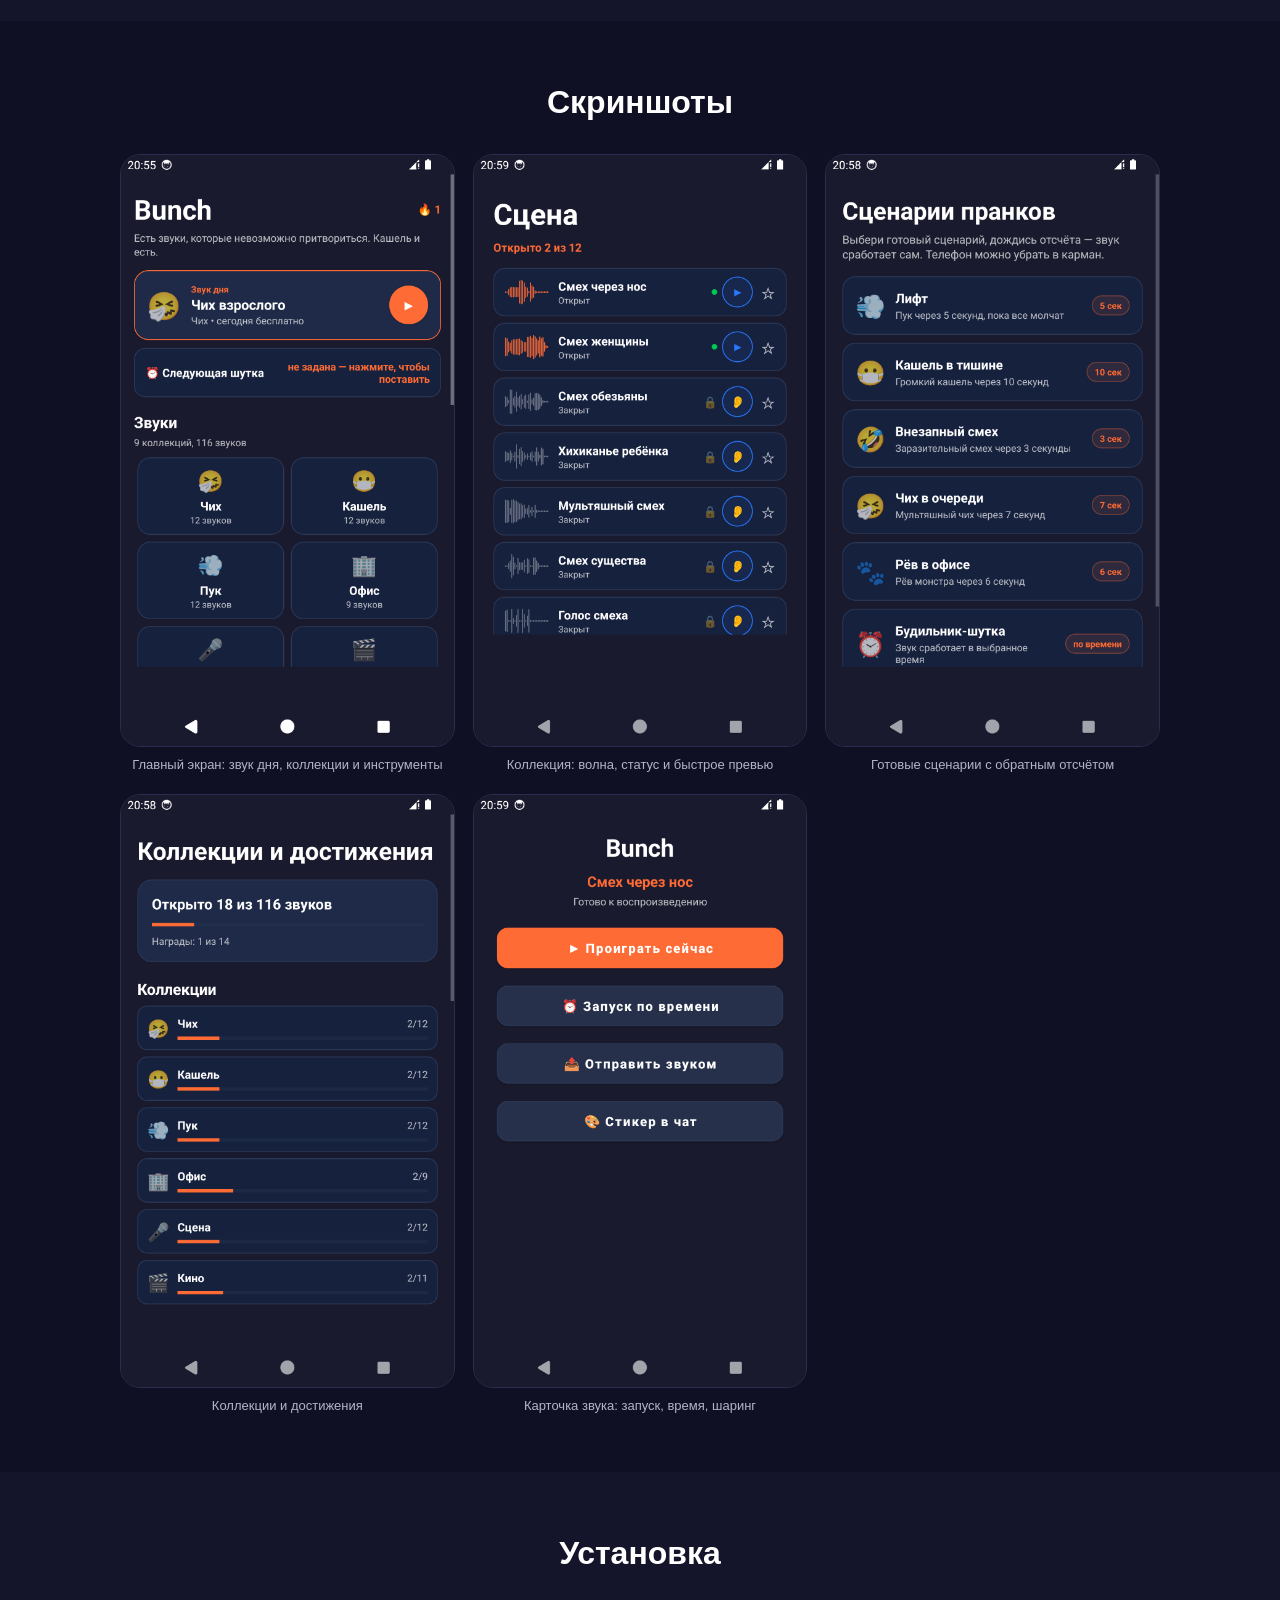
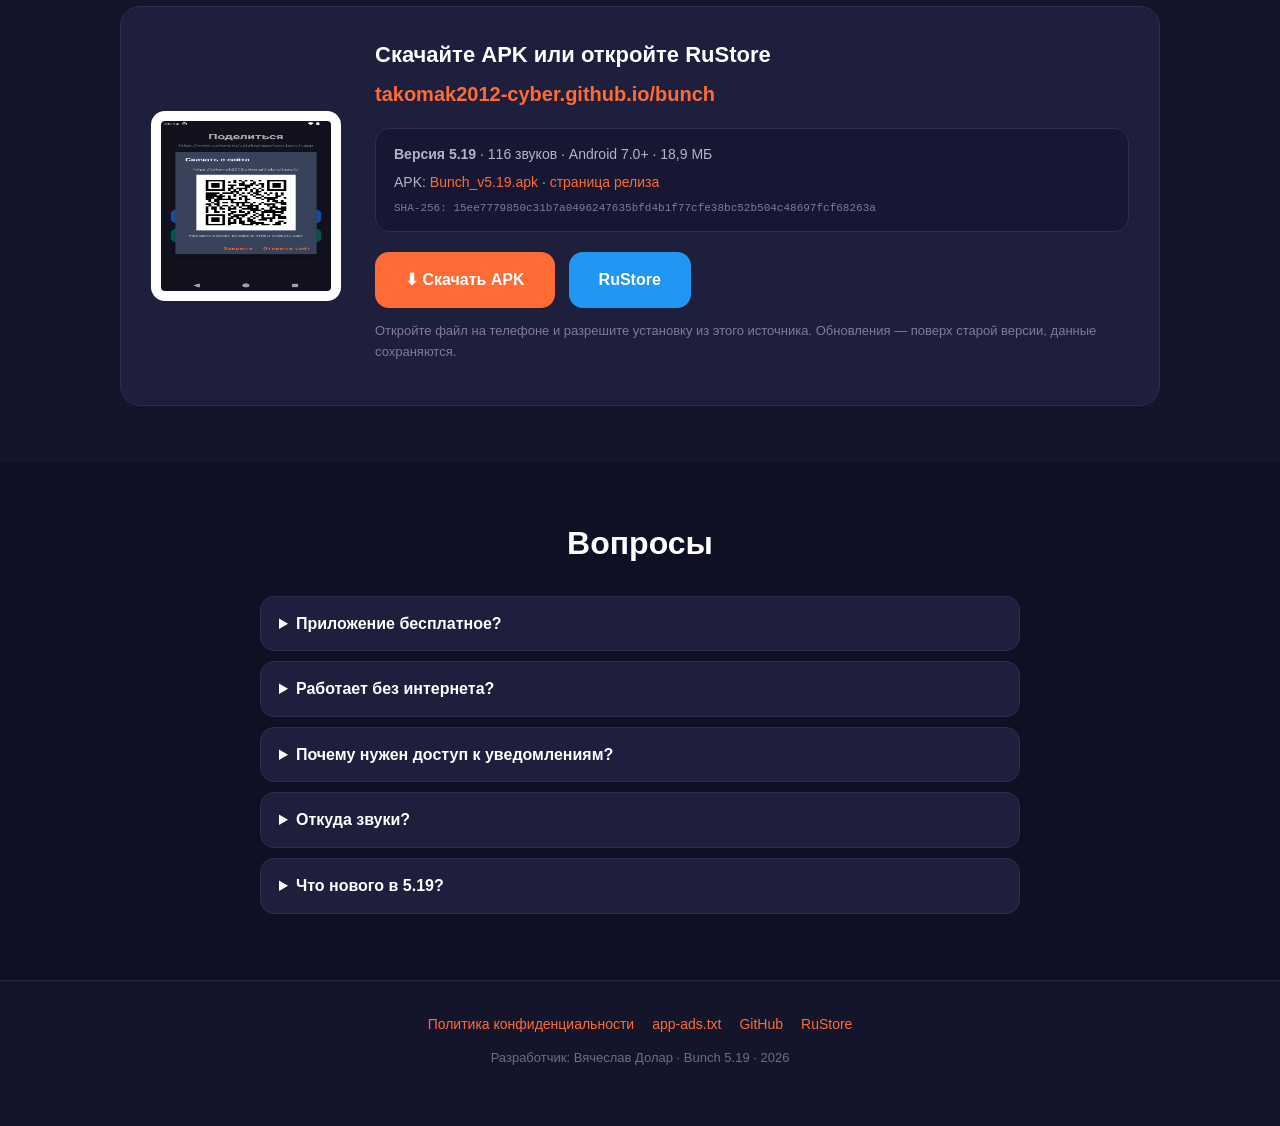
==== commit 5bf97605: "Bunch 5.19: new site, screenshots, app-ads.txt" ====
--- a/index.html
+++ b/index.html
@@ -3,12 +3,12 @@
 <head>
 <meta charset="utf-8">
 <meta name="viewport" content="width=device-width, initial-scale=1">
-<title>Bunch — смешные звуки для розыгрышей</title>
-<meta name="description" content="Bunch — 74 смешных звука для розыгрышей: чихи, кашли, пуки, отрыжка. Будильник с приколом, запись своих звуков, виджеты.">
+<title>Bunch — 116 звуков для розыгрышей</title>
+<meta name="description" content="Bunch — 116 звуков для розыгрышей: чихи, кашель, пуки, сцены и офисные приколы. Готовые сценарии пранка, звук дня, будильник-шутка, коллекции и достижения.">
 <link rel="icon" href="images/icon.png">
 <link rel="stylesheet" href="style.css">
-<meta property="og:title" content="Bunch — смешные звуки для розыгрышей">
-<meta property="og:description" content="70+ звуков: чихи, кашли, пуки, отрыжка. Будильник с приколом и запись своих звуков.">
+<meta property="og:title" content="Bunch — 116 звуков для розыгрышей">
+<meta property="og:description" content="116 звуков, готовые сценарии пранка, звук дня и будильник-шутка. Скачать бесплатно.">
 <meta property="og:image" content="images/icon.png">
 </head>
 <body>
@@ -17,52 +17,77 @@
   <div class="wrap">
     <img class="hero-icon" src="images/icon.png" alt="Иконка Bunch">
     <h1>Bunch</h1>
-    <p class="tagline">74 смешных звука для розыгрышей: чихи, кашли, пуки, отрыжка, иканье</p>
+    <p class="tagline">116 звуков для розыгрышей: чихи, кашель, пуки, сцены и офисные приколы. Выбери звук, запусти сейчас или поставь на время.</p>
+
     <div class="cta">
-      <a class="btn btn-primary" href="https://www.rustore.ru/catalog/app/com.bunch.app">Скачать в RuStore</a>
-      <a class="btn btn-ghost" href="#features">Что внутри</a>
+      <a class="btn btn-primary" href="https://github.com/takomak2012-cyber/bunch/releases/download/v5.19/Bunch_v5.19.apk">⬇ Скачать APK</a>
+      <a class="btn btn-store" href="https://www.rustore.ru/catalog/app/com.bunch.app">Открыть в RuStore</a>
+      <a class="btn btn-ghost" href="#features">Возможности</a>
     </div>
-    <p class="note">Версия <b>5.18</b> · 116 звуков · Android 7.0+ · 18,9 МБ · без регистрации · работает без интернета</p>
-    <p class="direct-link">или скачайте APK напрямую:
-      <a href="https://github.com/takomak2012-cyber/bunch/releases/download/v5.18/Bunch_v5.18.apk">⬇ Bunch_v5.18.apk</a>
-      <span class="direct-hint">(18,9 МБ, Android 7.0+)</span>
+
+    <p class="hero-badges">
+      <span class="badge">Версия 5.19</span>
+      <span class="badge">116 звуков</span>
+      <span class="badge">Android 7.0+</span>
+      <span class="badge">18,9 МБ</span>
     </p>
+
+    <p class="direct-link">Прямая ссылка на APK:
+      <a href="https://github.com/takomak2012-cyber/bunch/releases/download/v5.19/Bunch_v5.19.apk">Bunch_v5.19.apk</a>
+    </p>
+    <p class="direct-url">https://github.com/takomak2012-cyber/bunch/releases/download/v5.19/Bunch_v5.19.apk</p>
+    <p class="direct-hint">Если RuStore ещё не открывает карточку — скачайте APK напрямую. Установка: разрешите установку из этого источника.</p>
   </div>
 </header>
 
 <section class="section" id="features">
   <div class="wrap">
-    <h2>Что умеет Bunch</h2>
+    <h2>Что внутри</h2>
     <div class="grid">
       <div class="card">
-        <div class="card-emoji">🎧</div>
-        <h3>116 звуков</h3>
-        <p>Чих, кашель, пук, отрыжка, иканье, зевок, храп. Девять подборок: Офис, Сцена, Кино, Животные, Тело, Приколы. Два звука в каждой категории — бесплатно навсегда.</p>
+        <div class="card-emoji">🗂️</div>
+        <h3>9 коллекций, 116 звуков</h3>
+        <p>Чих, кашель, пук, сцена, офис, кино, животные, реакции и сигналы. Все звуки — оригиналы, без тяжёлой обработки.</p>
+      </div>
+      <div class="card">
+        <div class="card-emoji">🌞</div>
+        <h3>Звук дня</h3>
+        <p>Каждый день на главном появляется новый бесплатный звук — можно слушать и отправлять друзьям.</p>
+      </div>
+      <div class="card">
+        <div class="card-emoji">🎭</div>
+        <h3>Готовые сценарии</h3>
+        <p>«Лифт», «Кашель в тишине», «Внезапный смех» и другие. Выбери сценарий — звук сработает после отсчёта.</p>
+      </div>
+      <div class="card">
+        <div class="card-emoji">〰️</div>
+        <h3>Превью-волна</h3>
+        <p>У каждого звука в списке видна форма волны: сразу понятно, где короткий хлопок, а где длинный рёв.</p>
+      </div>
+      <div class="card">
+        <div class="card-emoji">🏆</div>
+        <h3>Коллекции и достижения</h3>
+        <p>Открывайте звуки, собирайте коллекции и получайте бейджи за серии, миксы и запуски по времени.</p>
+      </div>
+      <div class="card">
+        <div class="card-emoji">🎨</div>
+        <h3>Стикер в чат</h3>
+        <p>Любой звук можно отправить файлом или красивой карточкой-стикером 1080×1080 в мессенджер.</p>
       </div>
       <div class="card">
         <div class="card-emoji">⏰</div>
-        <h3>Будильник с приколом</h3>
-        <p>Поставьте звук на время — он зазвучит как будильник: утром, когда коллеги ещё спят, или вечером, когда все ждут звонка от начальника. Время и отмена запуска — на главном экране.</p>
+        <h3>Будильник-шутка</h3>
+        <p>Поставьте звук на точное время — телефон сработает даже в кармане. Работает после перезагрузки.</p>
+      </div>
+      <div class="card">
+        <div class="card-emoji">🔀</div>
+        <h3>Микс и тряска</h3>
+        <p>Пять случайных звуков подряд или случайный звук по встряхиванию телефона.</p>
       </div>
       <div class="card">
         <div class="card-emoji">🎤</div>
         <h3>Свои звуки</h3>
-        <p>Запишите свой звук с микрофона и используйте как будильник или отправьте другу. Записи остаются только на вашем устройстве.</p>
-      </div>
-      <div class="card">
-        <div class="card-emoji">📱</div>
-        <h3>Виджеты</h3>
-        <p>Виджет «случайный звук» — тап, и звук играет. Виджет серии дней показывает, сколько дней подряд вы открываете приложение.</p>
-      </div>
-      <div class="card">
-        <div class="card-emoji">🎲</div>
-        <h3>Приколы</h3>
-        <p>Микс из пяти случайных звуков, встряхивание телефона, избранное со звёздочками и отправка конкретного звука в мессенджер.</p>
-      </div>
-      <div class="card">
-        <div class="card-emoji">🔥</div>
-        <h3>Серия дней</h3>
-        <p>Счётчик дней подряд растёт, пока вы открываете приложение. Напоминание приходит не чаще раза в сутки и только если вы его включили.</p>
+        <p>Запишите звук с микрофона, слушайте его сразу или ставьте на будильник.</p>
       </div>
     </div>
   </div>
@@ -70,70 +95,95 @@
 
 <section class="section screenshots">
   <div class="wrap">
-    <h2>Как это выглядит</h2>
+    <h2>Скриншоты</h2>
     <div class="shots">
-      <img src="images/01_main.png" alt="Главный экран Bunch">
-      <img src="images/02_category.png" alt="Список звуков">
-      <img src="images/03_share.png" alt="Экран поделиться">
-      <img src="images/04_site_qr.png" alt="QR-код на страницу загрузки">
-      <img src="images/05_settings.png" alt="Настройки приложения">
+      <figure>
+        <img src="images/01_main.png" alt="Главный экран Bunch" loading="lazy">
+        <figcaption>Главный экран: звук дня, коллекции и инструменты</figcaption>
+      </figure>
+      <figure>
+        <img src="images/02_category.png" alt="Коллекция звуков" loading="lazy">
+        <figcaption>Коллекция: волна, статус и быстрое превью</figcaption>
+      </figure>
+      <figure>
+        <img src="images/03_scenarios.png" alt="Сценарии пранков" loading="lazy">
+        <figcaption>Готовые сценарии с обратным отсчётом</figcaption>
+      </figure>
+      <figure>
+        <img src="images/04_achievements.png" alt="Коллекции и достижения" loading="lazy">
+        <figcaption>Коллекции и достижения</figcaption>
+      </figure>
+      <figure>
+        <img src="images/05_action.png" alt="Карточка звука" loading="lazy">
+        <figcaption>Карточка звука: запуск, время, шаринг</figcaption>
+      </figure>
     </div>
   </div>
 </section>
 
-<section class="section install">
+<section class="section" id="install">
   <div class="wrap">
-    <h2>Установить</h2>
+    <h2>Установка</h2>
     <div class="install-box">
-      <img class="qr" src="images/qr_site.png" alt="QR-код на страницу загрузки">
-      <div>
-        <p class="install-title">Отсканируйте QR-код</p>
-        <p>или откройте страницу в браузере:</p>
+      <img class="qr" src="images/04_site_qr.png" alt="QR-код на страницу Bunch">
+      <div class="install-col">
+        <p class="install-title">Скачайте APK или откройте RuStore</p>
         <p class="install-url">takomak2012-cyber.github.io/bunch</p>
+
         <div class="version-box">
-          <p><b>Актуальная версия: 5.6</b> (versionCode 54) · 116 звуков · размер 18,9 МБ</p>
-          <p><a href="https://github.com/takomak2012-cyber/bunch/releases/tag/v5.18">Релиз v5.4 и список прошлых версий</a></p>
-          <p class="hash">SHA-256: a23b6271b62c74ee69114fcfaacd7efdabaeba7fde62ef7e8ca0d1b3f472389a</p>
+          <p><b>Версия 5.19</b> · 116 звуков · Android 7.0+ · 18,9 МБ</p>
+          <p>APK: <a href="https://github.com/takomak2012-cyber/bunch/releases/download/v5.19/Bunch_v5.19.apk">Bunch_v5.19.apk</a> ·
+             <a href="https://github.com/takomak2012-cyber/bunch/releases/tag/v5.19">страница релиза</a></p>
+          <p class="hash">SHA-256: 15ee7779850c31b7a0496247635bfd4b1f77cfe38bc52b504c48697fcf68263a</p>
         </div>
-        <a class="btn btn-primary" href="https://www.rustore.ru/catalog/app/com.bunch.app">Открыть в RuStore</a>
-        <p class="direct-link">Прямая ссылка на APK:
-          <a href="https://github.com/takomak2012-cyber/bunch/releases/download/v5.18/Bunch_v5.18.apk">⬇ Bunch_v5.18.apk</a>
-          <span class="direct-hint">(18,9 МБ, Android 7.0+)</span>
-        </p>
-        <p class="direct-url">https://github.com/takomak2012-cyber/bunch/releases/download/v5.18/Bunch_v5.18.apk"section">
-  <div class="wrap">
-    <h2>Частые вопросы</h2>
-    <div class="faq">
-      <details><summary>Это бесплатно?</summary><p>Да, само приложение бесплатное. Дополнительные звуки открываются за просмотр рекламы или просто за несколько дней использования.</p></details>
-      <details><summary>Нужна ли регистрация?</summary><p>Нет. Ни аккаунта, ни подписки, ни отправки данных.</p></details>
-      <details><summary>Работает ли без интернета?</summary><p>Да, все звуки встроены в приложение. Интернет нужен только для показа рекламы.</p></details>
-      <details><summary>Можно записать свой звук?</summary><p>Да. Откройте «Мои звуки», нажмите «Записать» — запись станет будильником или файлом для отправки.</p></details>
-      <details><summary>Будильник сработает, если телефон лежит?</summary><p>Для этого в настройках приложения есть доступ к точным будильникам и отключению оптимизации батареи. Включите их — звук сработает вовремя, даже когда телефон заряжается.</p></details>
-      <details><summary>Какие данные собирает приложение?</summary><p>Никаких: нет своей аналитики, нет идентификаторов, геолокации и переписок. Рекламные сети обрабатывают технические данные только для показа рекламы.</p></details>
+
+        <div class="cta cta-left">
+          <a class="btn btn-primary" href="https://github.com/takomak2012-cyber/bunch/releases/download/v5.19/Bunch_v5.19.apk">⬇ Скачать APK</a>
+          <a class="btn btn-store" href="https://www.rustore.ru/catalog/app/com.bunch.app">RuStore</a>
+        </div>
+        <p class="direct-hint">Откройте файл на телефоне и разрешите установку из этого источника. Обновления — поверх старой версии, данные сохраняются.</p>
+      </div>
     </div>
   </div>
 </section>
 
-
-<section class="section" id="sources">
+<section class="section screenshots" id="faq">
   <div class="wrap">
-    <h2>Источники звуков</h2>
-    <div class="faq" style="text-align:left">
-      <p><b>Mixkit</b> (mixkit.co) — лицензия Mixkit: использование в коммерческих проектах разрешено, указание авторства не требуется. Звуки человека: чихи, кашли, пуки, иканье, зевки, храп, дыхание, смех.</p>
-      <p><b>Wikimedia Commons</b> — Public Domain, CC0, CC BY и CC BY-SA. Эти лицензии требуют указания авторства, поэтому список источников приведён ниже и продублирован в приложении (Настройки → О приложении).</p>
-      <p><b>Сигналы уведомлений (СМС)</b> сгенерированы для этого приложения и принадлежат его разработчику.</p>
-      <p>Полный перечень файлов с указанием источника и лицензии — в репозитории проекта: MIXKIT_MANIFEST.csv и COMMONS_MANIFEST.csv.</p>
+    <h2>Вопросы</h2>
+    <div class="faq">
+      <details>
+        <summary>Приложение бесплатное?</summary>
+        <p>Да. Все коллекции доступны бесплатно, часть звуков открывается за просмотр рекламы. Реклама — только РСЯ Яндекса, без всплывающих окон поверх кнопок.</p>
+      </details>
+      <details>
+        <summary>Работает без интернета?</summary>
+        <p>Звуки, сценарии, будильник и достижения работают офлайн. Интернет нужен только для загрузки рекламы.</p>
+      </details>
+      <details>
+        <summary>Почему нужен доступ к уведомлениям?</summary>
+        <p>Чтобы показать напоминание о запланированном звуке. Разрешение спрашивается только после знакомства с приложением, ежедневное напоминание можно выключить в настройках.</p>
+      </details>
+      <details>
+        <summary>Откуда звуки?</summary>
+        <p>Оригиналы из Mixkit (Mixkit License) и Wikimedia Commons (Public Domain / CC0), плюс семь синтезированных сигналов. Файлы не пережимаются и не нормализуются.</p>
+      </details>
+      <details>
+        <summary>Что нового в 5.19?</summary>
+        <p>Новый главный экран, тёмная тема, коллекции и достижения, звук дня, сценарии пранка, превью-волна, стикеры и исправления рекламы.</p>
+      </details>
     </div>
   </div>
 </section>
+
 <footer>
   <div class="wrap">
-    <p>© Bunch — звуки для весёлых розыгрышей</p>
-    <p class="footer-links">
+    <div class="footer-links">
       <a href="privacy.html">Политика конфиденциальности</a>
-      <a href="https://www.rustore.ru/catalog/app/com.bunch.app">Bunch в RuStore</a>
-    </p>
-    <p class="dev">Разработчик: Вячеслав Долар · takomak2012@yandex.ru</p>
+      <a href="app-ads.txt">app-ads.txt</a>
+      <a href="https://github.com/takomak2012-cyber/bunch">GitHub</a>
+      <a href="https://www.rustore.ru/catalog/app/com.bunch.app">RuStore</a>
+    </div>
+    <p class="dev">Разработчик: Вячеслав Долар · Bunch 5.19 · 2026</p>
   </div>
 </footer>
 
--- a/style.css
+++ b/style.css
@@ -67,6 +67,38 @@
 
 .btn-primary { background: var(--accent); color: #fff; }
 .btn-ghost { background: transparent; color: var(--text); border: 2px solid #3a3a5e; }
+.btn-store { background: #2196f3; color: #fff; }
+
+.hero-badges {
+  display: flex;
+  gap: 8px;
+  justify-content: center;
+  flex-wrap: wrap;
+  margin: 22px 0 10px;
+}
+
+.badge {
+  display: inline-block;
+  padding: 5px 12px;
+  border-radius: 999px;
+  background: rgba(255, 107, 53, .12);
+  border: 1px solid rgba(255, 107, 53, .45);
+  color: #ffb59a;
+  font-size: 13px;
+  font-weight: 600;
+}
+
+.cta-left { justify-content: flex-start; margin: 16px 0 12px; }
+
+.shots figure { margin: 0; }
+.shots figcaption {
+  color: var(--text-dim);
+  font-size: 13px;
+  text-align: center;
+  margin-top: 8px;
+}
+
+.install-col { flex: 1; min-width: 280px; }
 
 .direct-link {
   color: var(--text-dim);
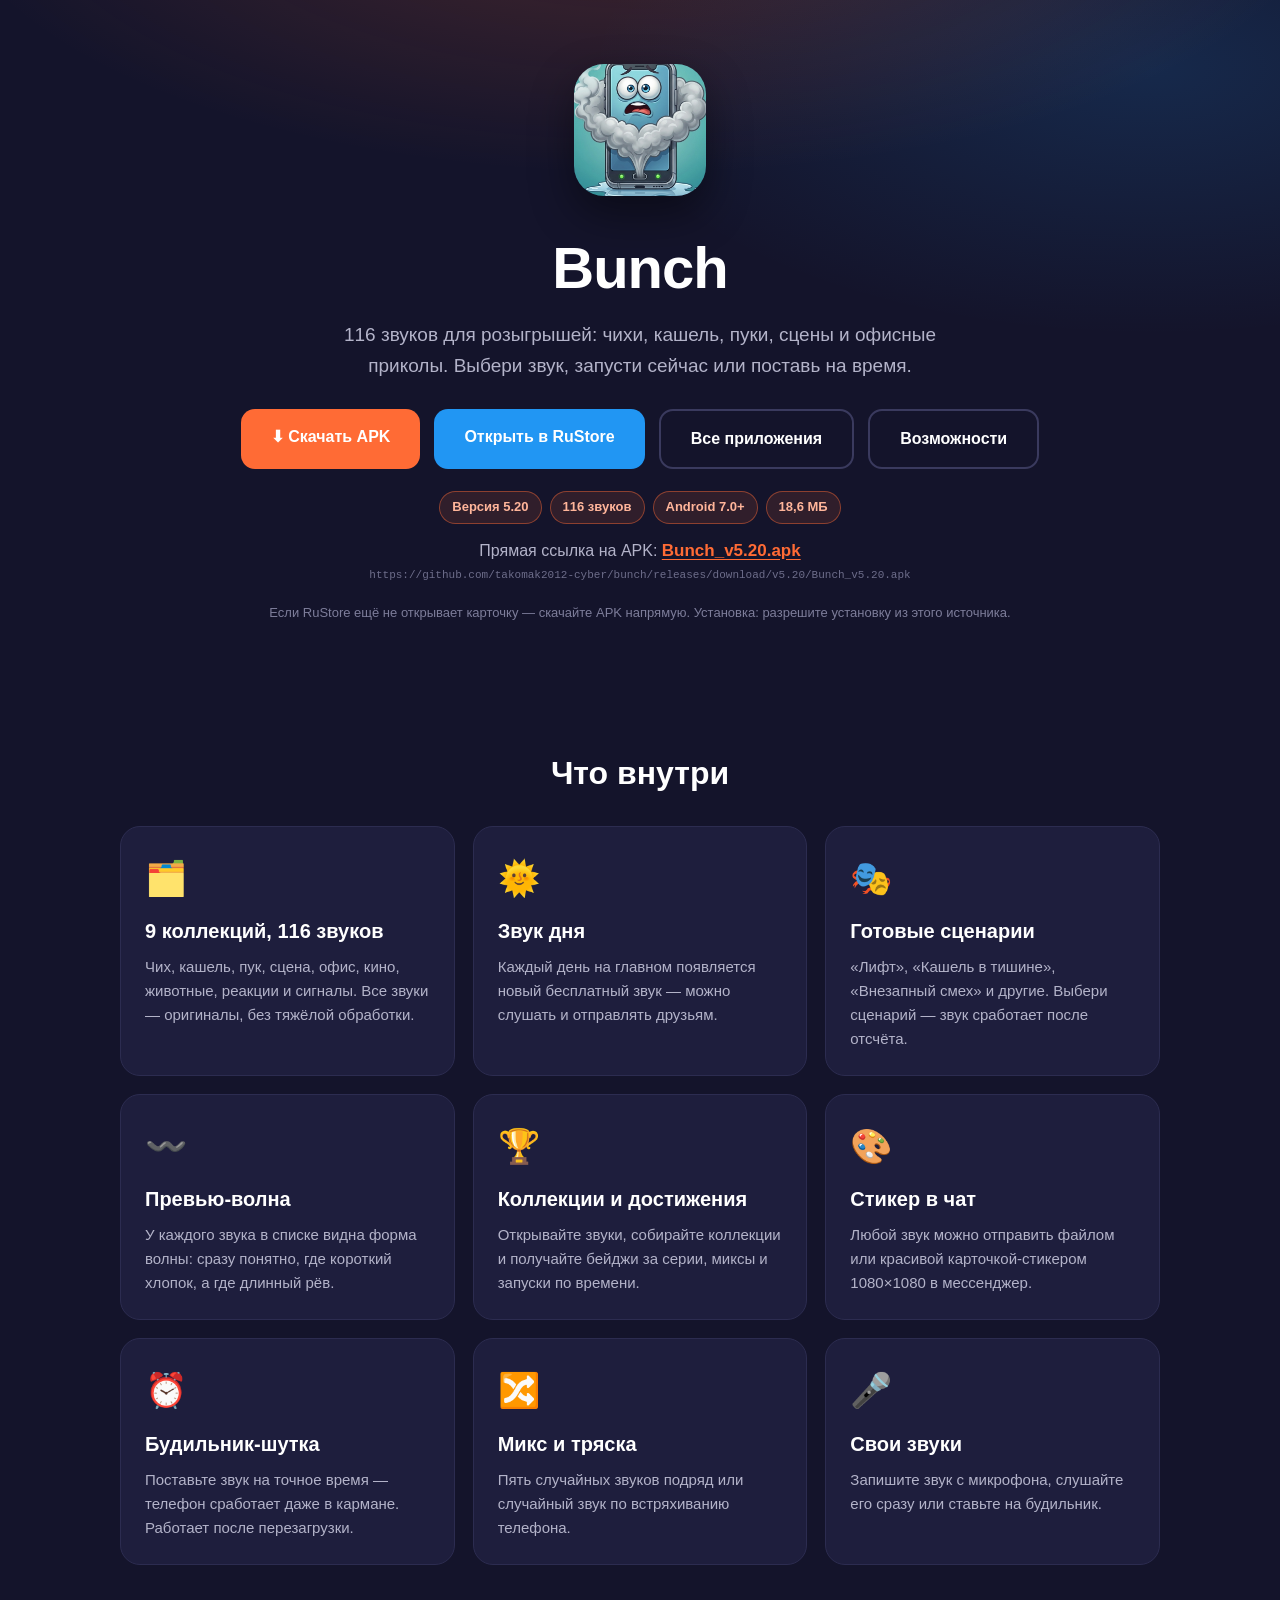
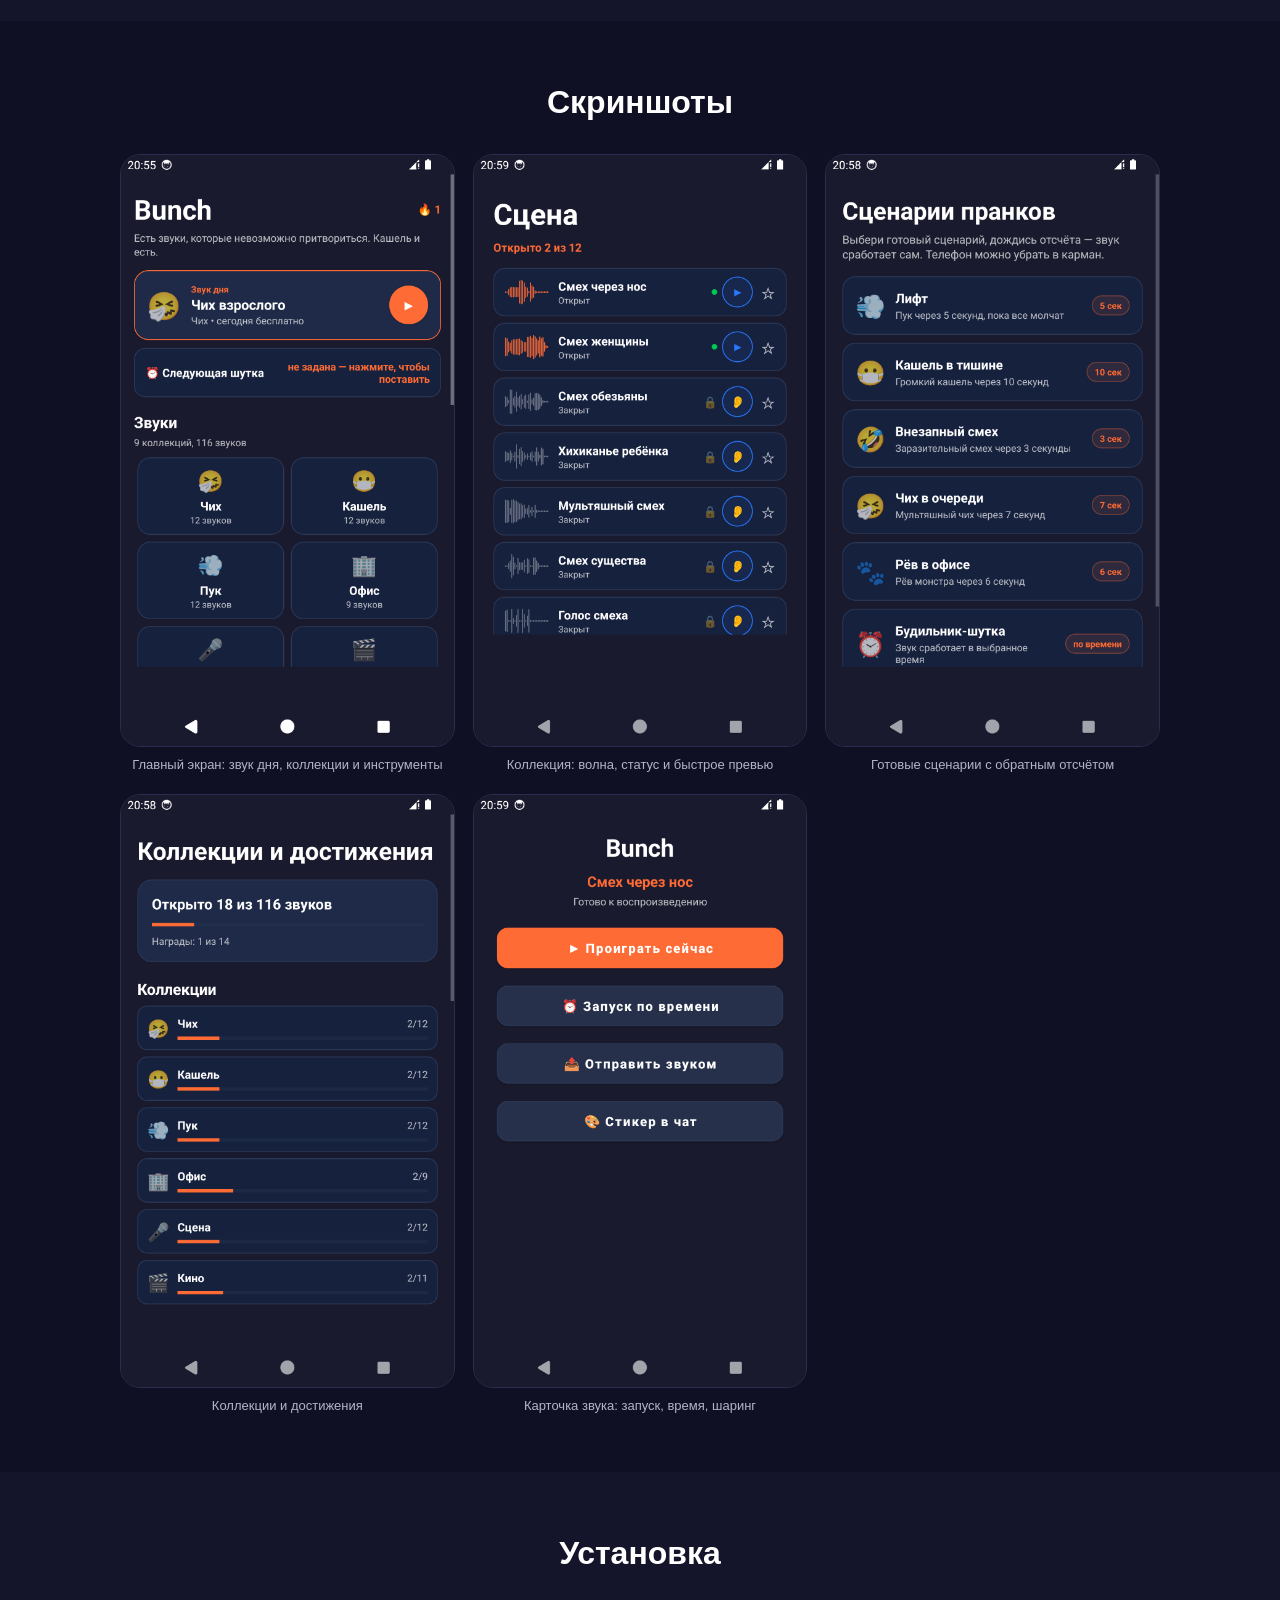
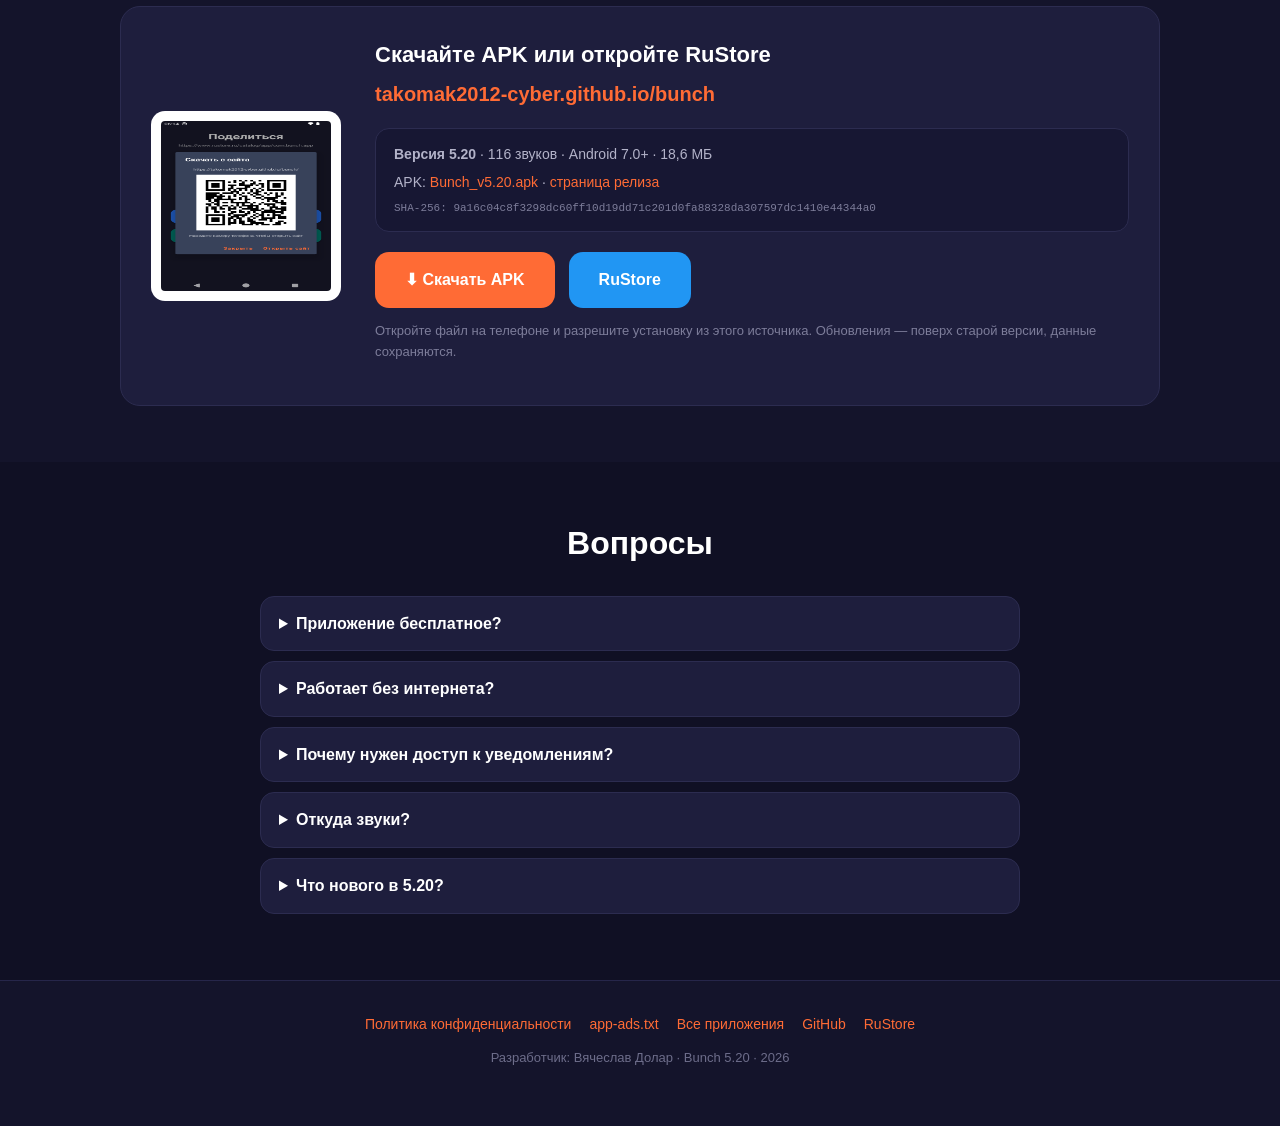
==== commit 86de81bc: "Bunch 5.20: site update" ====
--- a/index.html
+++ b/index.html
@@ -20,22 +20,23 @@
     <p class="tagline">116 звуков для розыгрышей: чихи, кашель, пуки, сцены и офисные приколы. Выбери звук, запусти сейчас или поставь на время.</p>
 
     <div class="cta">
-      <a class="btn btn-primary" href="https://github.com/takomak2012-cyber/bunch/releases/download/v5.19/Bunch_v5.19.apk">⬇ Скачать APK</a>
+      <a class="btn btn-primary" href="https://github.com/takomak2012-cyber/bunch/releases/download/v5.20/Bunch_v5.20.apk">⬇ Скачать APK</a>
       <a class="btn btn-store" href="https://www.rustore.ru/catalog/app/com.bunch.app">Открыть в RuStore</a>
+      <a class="btn btn-ghost" href="https://takomak2012-cyber.github.io">Все приложения</a>
       <a class="btn btn-ghost" href="#features">Возможности</a>
     </div>
 
     <p class="hero-badges">
-      <span class="badge">Версия 5.19</span>
+      <span class="badge">Версия 5.20</span>
       <span class="badge">116 звуков</span>
       <span class="badge">Android 7.0+</span>
-      <span class="badge">18,9 МБ</span>
+      <span class="badge">18,6 МБ</span>
     </p>
 
     <p class="direct-link">Прямая ссылка на APK:
-      <a href="https://github.com/takomak2012-cyber/bunch/releases/download/v5.19/Bunch_v5.19.apk">Bunch_v5.19.apk</a>
+      <a href="https://github.com/takomak2012-cyber/bunch/releases/download/v5.20/Bunch_v5.20.apk">Bunch_v5.20.apk</a>
     </p>
-    <p class="direct-url">https://github.com/takomak2012-cyber/bunch/releases/download/v5.19/Bunch_v5.19.apk</p>
+    <p class="direct-url">https://github.com/takomak2012-cyber/bunch/releases/download/v5.20/Bunch_v5.20.apk</p>
     <p class="direct-hint">Если RuStore ещё не открывает карточку — скачайте APK напрямую. Установка: разрешите установку из этого источника.</p>
   </div>
 </header>
@@ -131,14 +132,14 @@
         <p class="install-url">takomak2012-cyber.github.io/bunch</p>
 
         <div class="version-box">
-          <p><b>Версия 5.19</b> · 116 звуков · Android 7.0+ · 18,9 МБ</p>
-          <p>APK: <a href="https://github.com/takomak2012-cyber/bunch/releases/download/v5.19/Bunch_v5.19.apk">Bunch_v5.19.apk</a> ·
-             <a href="https://github.com/takomak2012-cyber/bunch/releases/tag/v5.19">страница релиза</a></p>
-          <p class="hash">SHA-256: 15ee7779850c31b7a0496247635bfd4b1f77cfe38bc52b504c48697fcf68263a</p>
+          <p><b>Версия 5.20</b> · 116 звуков · Android 7.0+ · 18,6 МБ</p>
+          <p>APK: <a href="https://github.com/takomak2012-cyber/bunch/releases/download/v5.20/Bunch_v5.20.apk">Bunch_v5.20.apk</a> ·
+             <a href="https://github.com/takomak2012-cyber/bunch/releases/tag/v5.20">страница релиза</a></p>
+          <p class="hash">SHA-256: 9a16c04c8f3298dc60ff10d19dd71c201d0fa88328da307597dc1410e44344a0</p>
         </div>
 
         <div class="cta cta-left">
-          <a class="btn btn-primary" href="https://github.com/takomak2012-cyber/bunch/releases/download/v5.19/Bunch_v5.19.apk">⬇ Скачать APK</a>
+          <a class="btn btn-primary" href="https://github.com/takomak2012-cyber/bunch/releases/download/v5.20/Bunch_v5.20.apk">⬇ Скачать APK</a>
           <a class="btn btn-store" href="https://www.rustore.ru/catalog/app/com.bunch.app">RuStore</a>
         </div>
         <p class="direct-hint">Откройте файл на телефоне и разрешите установку из этого источника. Обновления — поверх старой версии, данные сохраняются.</p>
@@ -168,8 +169,8 @@
         <p>Оригиналы из Mixkit (Mixkit License) и Wikimedia Commons (Public Domain / CC0), плюс семь синтезированных сигналов. Файлы не пережимаются и не нормализуются.</p>
       </details>
       <details>
-        <summary>Что нового в 5.19?</summary>
-        <p>Новый главный экран, тёмная тема, коллекции и достижения, звук дня, сценарии пранка, превью-волна, стикеры и исправления рекламы.</p>
+        <summary>Что нового в 5.20?</summary>
+        <p>Убраны зависимости Google Play Services и встроенные возрастные ограничения, баннеры теперь на девяти экранах, исправлена загрузка рекламы. Плюс всё из 5.19: новый главный экран, коллекции и достижения, звук дня, сценарии пранка, превью-волна и стикеры.</p>
       </details>
     </div>
   </div>
@@ -180,10 +181,11 @@
     <div class="footer-links">
       <a href="privacy.html">Политика конфиденциальности</a>
       <a href="app-ads.txt">app-ads.txt</a>
+      <a href="https://takomak2012-cyber.github.io">Все приложения</a>
       <a href="https://github.com/takomak2012-cyber/bunch">GitHub</a>
       <a href="https://www.rustore.ru/catalog/app/com.bunch.app">RuStore</a>
     </div>
-    <p class="dev">Разработчик: Вячеслав Долар · Bunch 5.19 · 2026</p>
+    <p class="dev">Разработчик: Вячеслав Долар · Bunch 5.20 · 2026</p>
   </div>
 </footer>
 
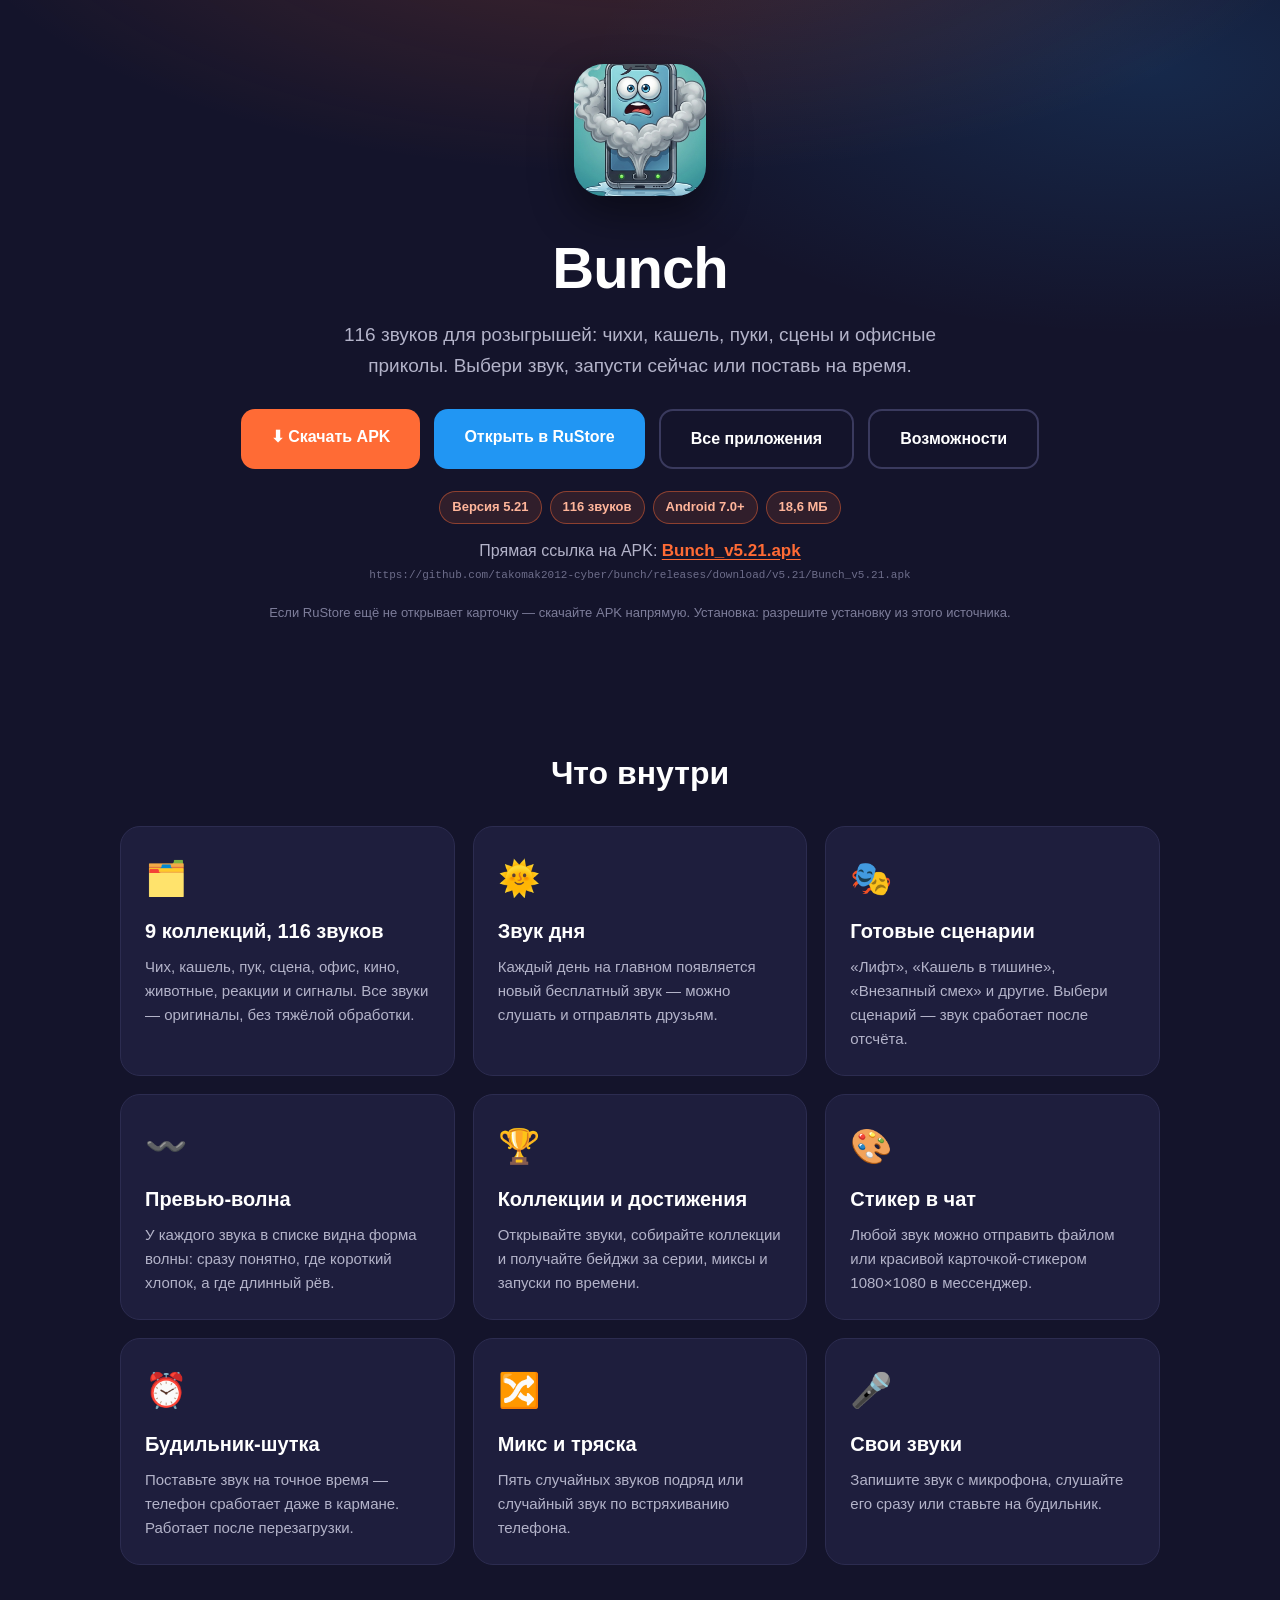
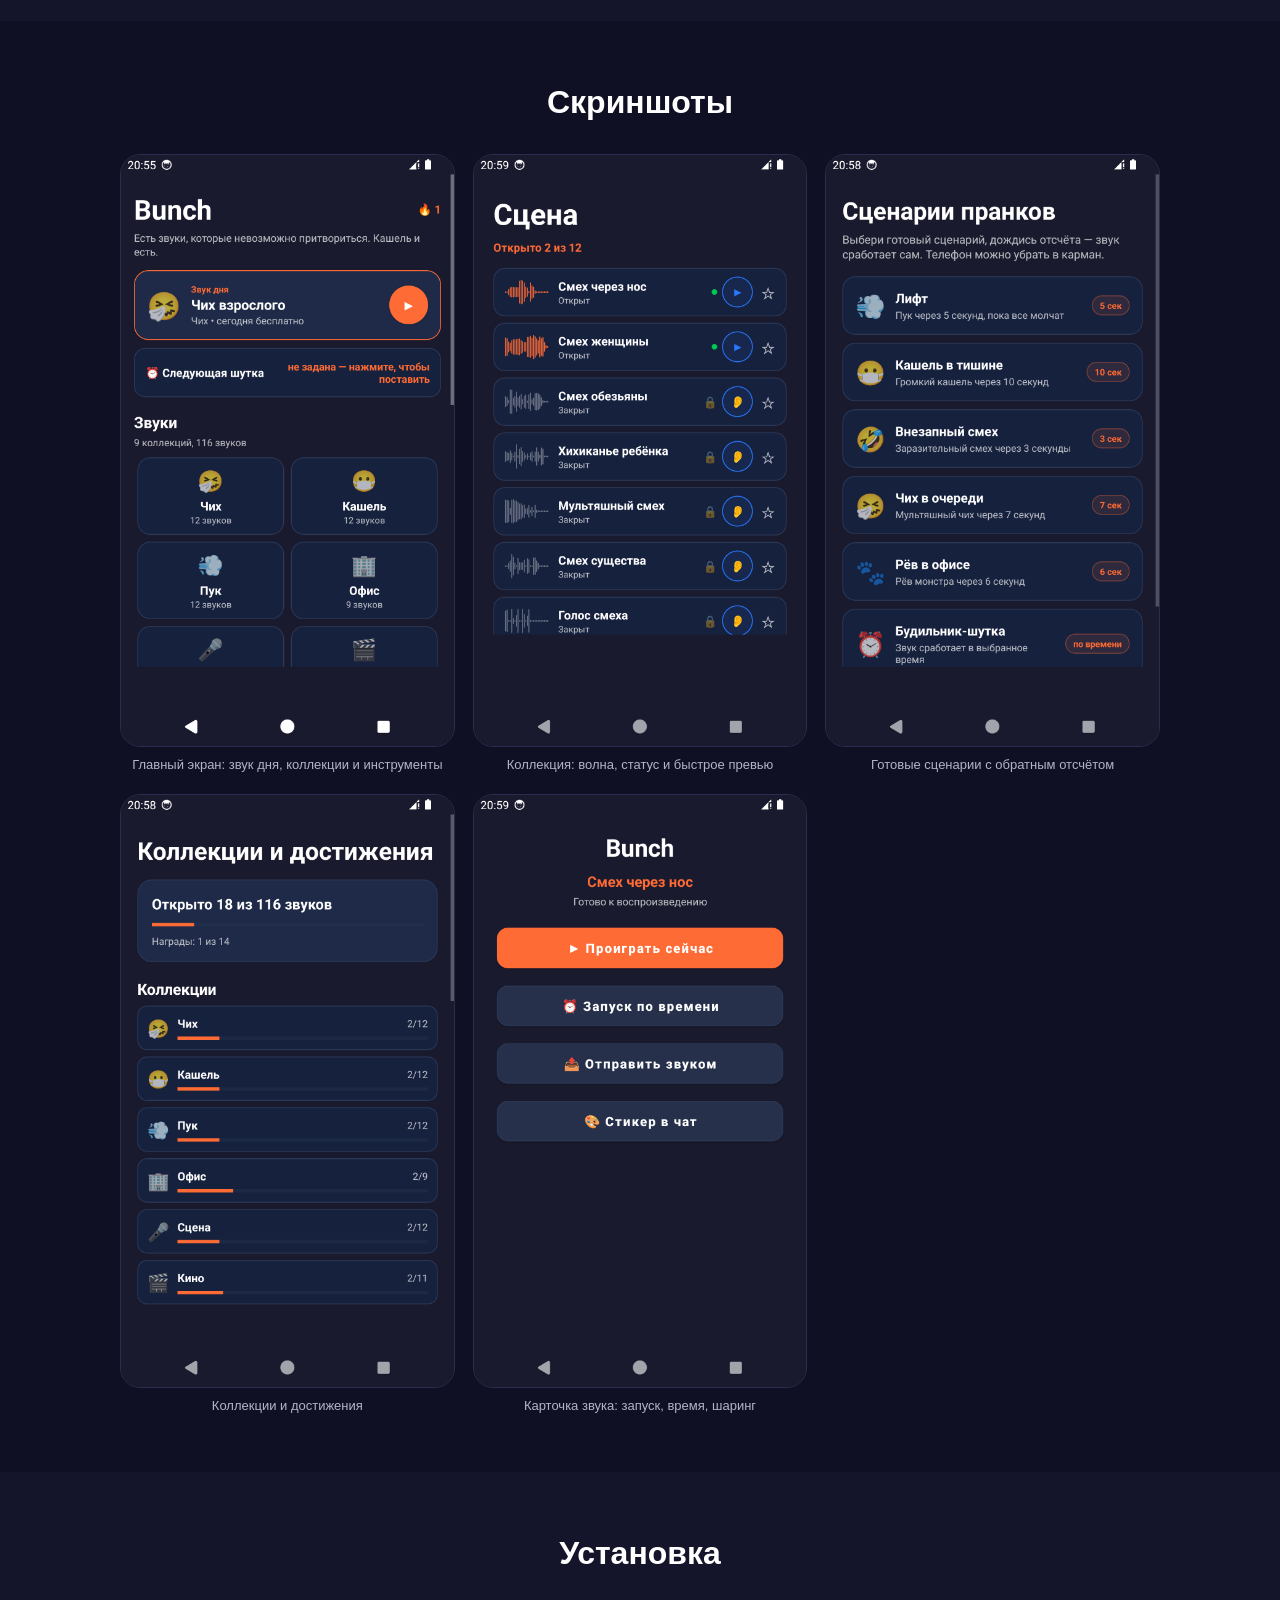
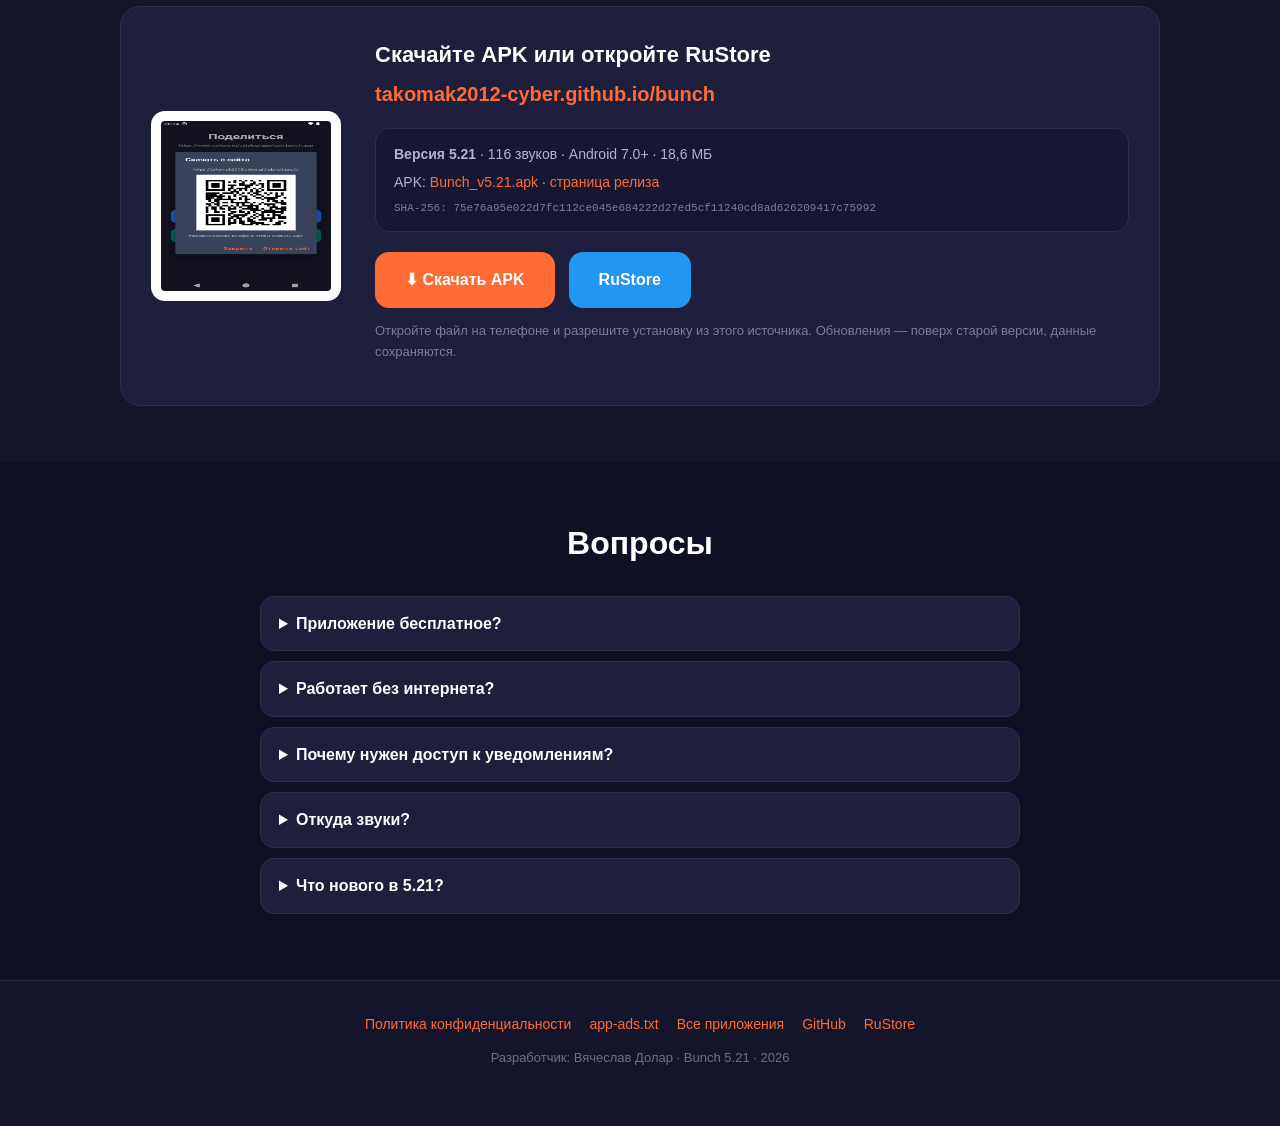
==== commit 90d3a0d8: "Bunch 5.21: banner lifecycle fix" ====
--- a/index.html
+++ b/index.html
@@ -20,23 +20,23 @@
     <p class="tagline">116 звуков для розыгрышей: чихи, кашель, пуки, сцены и офисные приколы. Выбери звук, запусти сейчас или поставь на время.</p>
 
     <div class="cta">
-      <a class="btn btn-primary" href="https://github.com/takomak2012-cyber/bunch/releases/download/v5.20/Bunch_v5.20.apk">⬇ Скачать APK</a>
+      <a class="btn btn-primary" href="https://github.com/takomak2012-cyber/bunch/releases/download/v5.21/Bunch_v5.21.apk">⬇ Скачать APK</a>
       <a class="btn btn-store" href="https://www.rustore.ru/catalog/app/com.bunch.app">Открыть в RuStore</a>
       <a class="btn btn-ghost" href="https://takomak2012-cyber.github.io">Все приложения</a>
       <a class="btn btn-ghost" href="#features">Возможности</a>
     </div>
 
     <p class="hero-badges">
-      <span class="badge">Версия 5.20</span>
+      <span class="badge">Версия 5.21</span>
       <span class="badge">116 звуков</span>
       <span class="badge">Android 7.0+</span>
       <span class="badge">18,6 МБ</span>
     </p>
 
     <p class="direct-link">Прямая ссылка на APK:
-      <a href="https://github.com/takomak2012-cyber/bunch/releases/download/v5.20/Bunch_v5.20.apk">Bunch_v5.20.apk</a>
+      <a href="https://github.com/takomak2012-cyber/bunch/releases/download/v5.21/Bunch_v5.21.apk">Bunch_v5.21.apk</a>
     </p>
-    <p class="direct-url">https://github.com/takomak2012-cyber/bunch/releases/download/v5.20/Bunch_v5.20.apk</p>
+    <p class="direct-url">https://github.com/takomak2012-cyber/bunch/releases/download/v5.21/Bunch_v5.21.apk</p>
     <p class="direct-hint">Если RuStore ещё не открывает карточку — скачайте APK напрямую. Установка: разрешите установку из этого источника.</p>
   </div>
 </header>
@@ -132,14 +132,14 @@
         <p class="install-url">takomak2012-cyber.github.io/bunch</p>
 
         <div class="version-box">
-          <p><b>Версия 5.20</b> · 116 звуков · Android 7.0+ · 18,6 МБ</p>
-          <p>APK: <a href="https://github.com/takomak2012-cyber/bunch/releases/download/v5.20/Bunch_v5.20.apk">Bunch_v5.20.apk</a> ·
-             <a href="https://github.com/takomak2012-cyber/bunch/releases/tag/v5.20">страница релиза</a></p>
-          <p class="hash">SHA-256: 9a16c04c8f3298dc60ff10d19dd71c201d0fa88328da307597dc1410e44344a0</p>
+          <p><b>Версия 5.21</b> · 116 звуков · Android 7.0+ · 18,6 МБ</p>
+          <p>APK: <a href="https://github.com/takomak2012-cyber/bunch/releases/download/v5.21/Bunch_v5.21.apk">Bunch_v5.21.apk</a> ·
+             <a href="https://github.com/takomak2012-cyber/bunch/releases/tag/v5.21">страница релиза</a></p>
+          <p class="hash">SHA-256: 75e76a95e022d7fc112ce045e684222d27ed5cf11240cd8ad626209417c75992</p>
         </div>
 
         <div class="cta cta-left">
-          <a class="btn btn-primary" href="https://github.com/takomak2012-cyber/bunch/releases/download/v5.20/Bunch_v5.20.apk">⬇ Скачать APK</a>
+          <a class="btn btn-primary" href="https://github.com/takomak2012-cyber/bunch/releases/download/v5.21/Bunch_v5.21.apk">⬇ Скачать APK</a>
           <a class="btn btn-store" href="https://www.rustore.ru/catalog/app/com.bunch.app">RuStore</a>
         </div>
         <p class="direct-hint">Откройте файл на телефоне и разрешите установку из этого источника. Обновления — поверх старой версии, данные сохраняются.</p>
@@ -169,8 +169,8 @@
         <p>Оригиналы из Mixkit (Mixkit License) и Wikimedia Commons (Public Domain / CC0), плюс семь синтезированных сигналов. Файлы не пережимаются и не нормализуются.</p>
       </details>
       <details>
-        <summary>Что нового в 5.20?</summary>
-        <p>Убраны зависимости Google Play Services и встроенные возрастные ограничения, баннеры теперь на девяти экранах, исправлена загрузка рекламы. Плюс всё из 5.19: новый главный экран, коллекции и достижения, звук дня, сценарии пранка, превью-волна и стикеры.</p>
+        <summary>Что нового в 5.21?</summary>
+        <p>Исправлено исчезновение баннера при переходах между экранами: теперь баннер принадлежит экрану и не уничтожается при возврате. Плюс всё из 5.20: реклама на девяти экранах, без Google SDK и возрастных ограничений.</p>
       </details>
     </div>
   </div>
@@ -185,7 +185,7 @@
       <a href="https://github.com/takomak2012-cyber/bunch">GitHub</a>
       <a href="https://www.rustore.ru/catalog/app/com.bunch.app">RuStore</a>
     </div>
-    <p class="dev">Разработчик: Вячеслав Долар · Bunch 5.20 · 2026</p>
+    <p class="dev">Разработчик: Вячеслав Долар · Bunch 5.21 · 2026</p>
   </div>
 </footer>
 
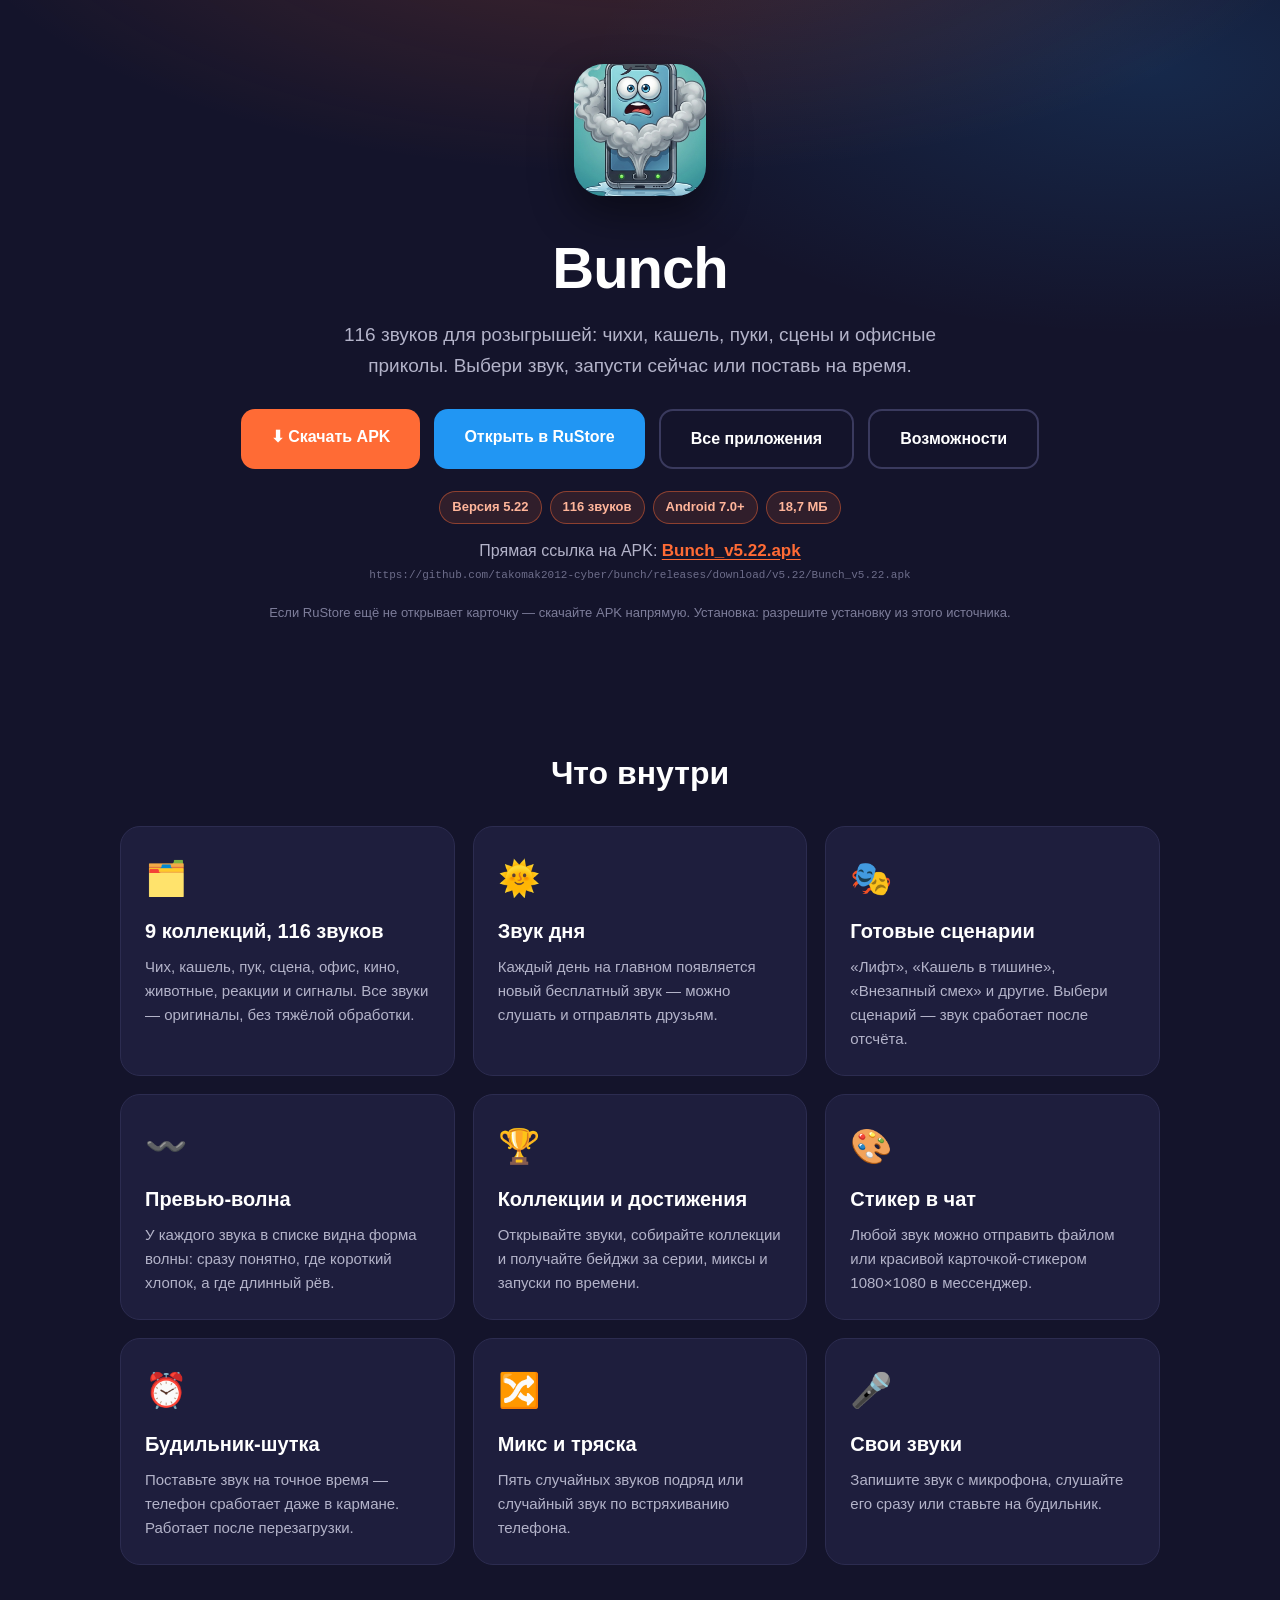
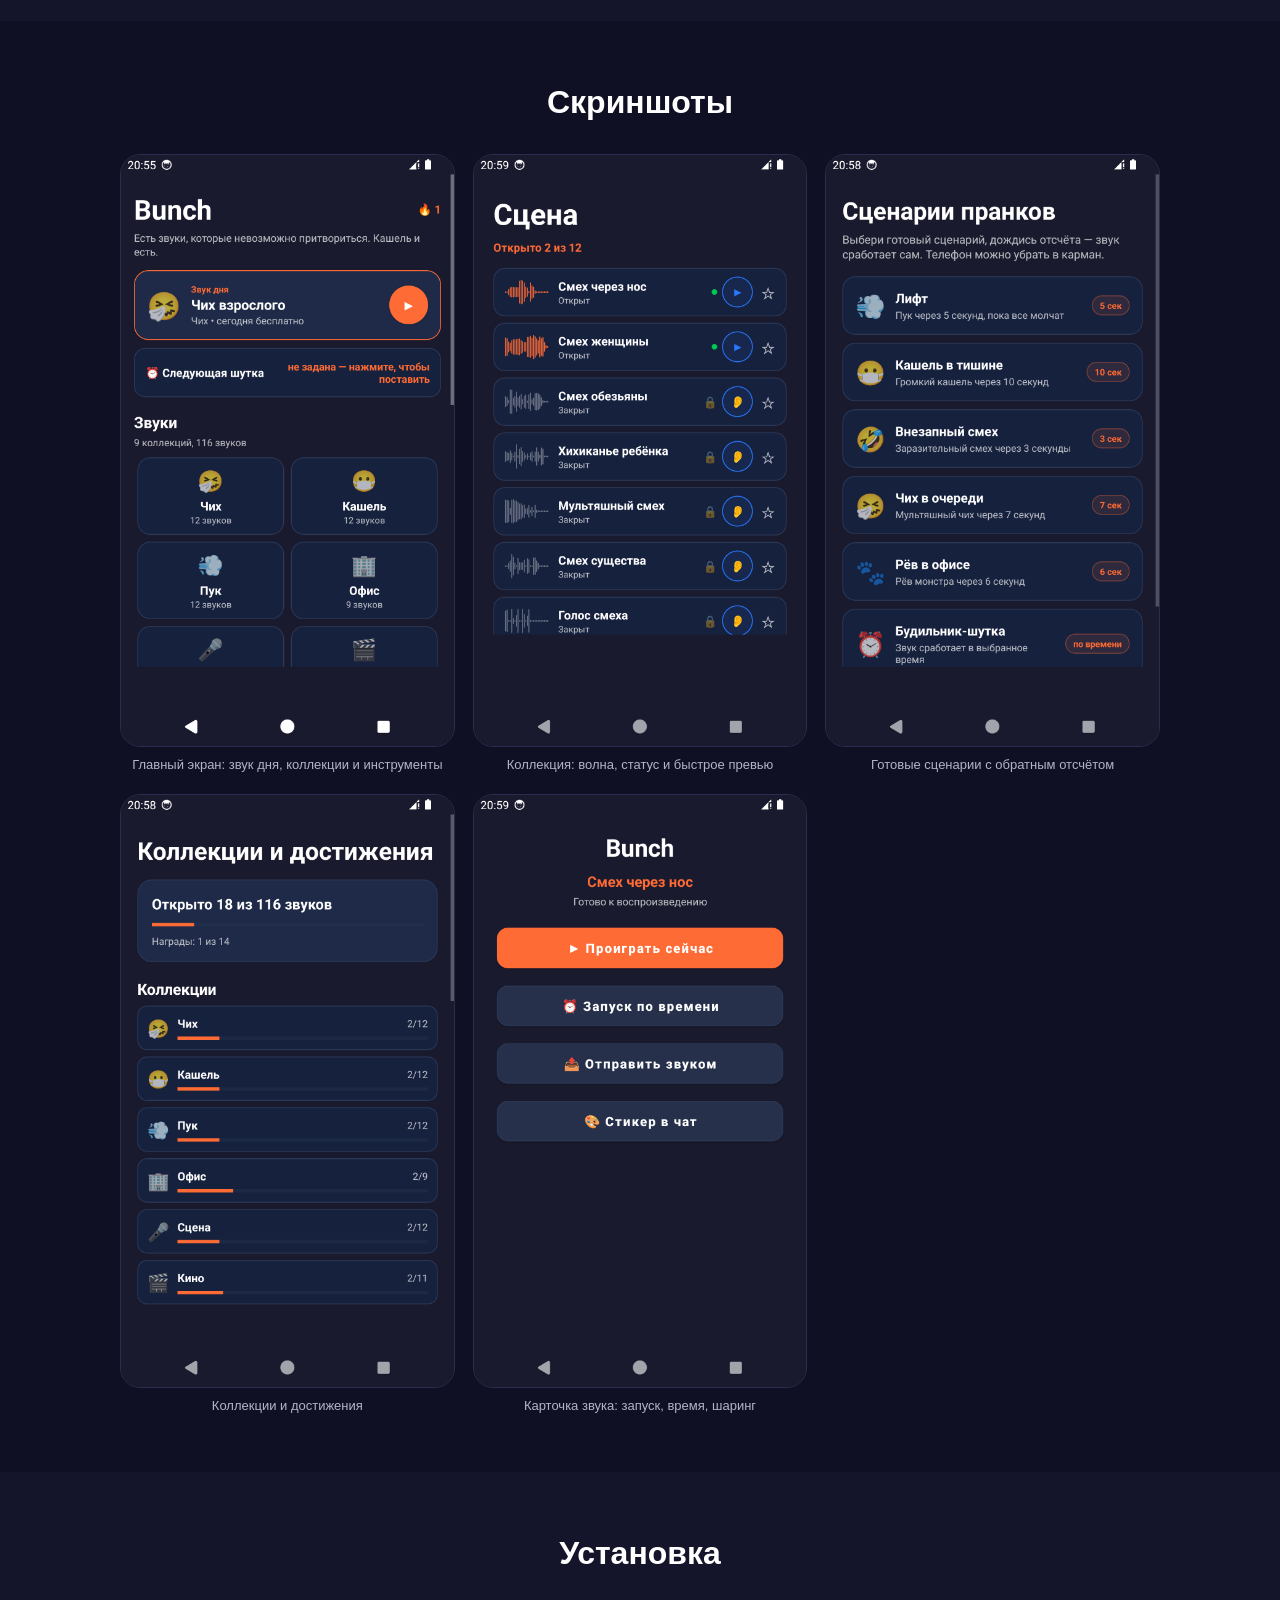
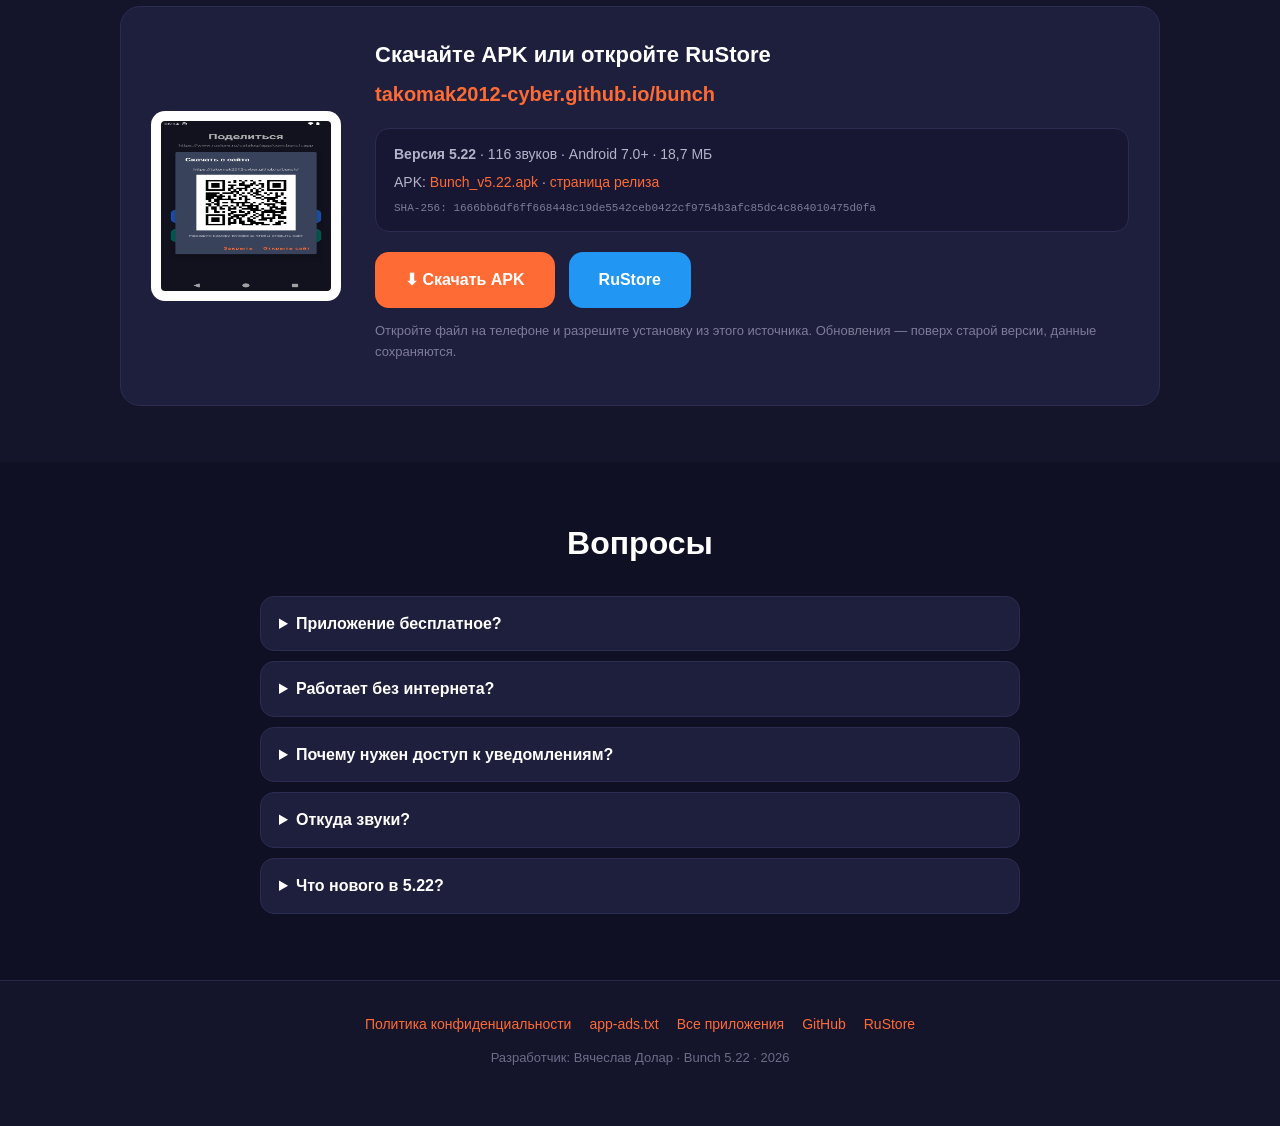
==== commit f404487c: "Bunch 5.22: Yandex Mobile Ads SDK 8.7.0" ====
--- a/index.html
+++ b/index.html
@@ -20,23 +20,23 @@
     <p class="tagline">116 звуков для розыгрышей: чихи, кашель, пуки, сцены и офисные приколы. Выбери звук, запусти сейчас или поставь на время.</p>
 
     <div class="cta">
-      <a class="btn btn-primary" href="https://github.com/takomak2012-cyber/bunch/releases/download/v5.21/Bunch_v5.21.apk">⬇ Скачать APK</a>
+      <a class="btn btn-primary" href="https://github.com/takomak2012-cyber/bunch/releases/download/v5.22/Bunch_v5.22.apk">⬇ Скачать APK</a>
       <a class="btn btn-store" href="https://www.rustore.ru/catalog/app/com.bunch.app">Открыть в RuStore</a>
       <a class="btn btn-ghost" href="https://takomak2012-cyber.github.io">Все приложения</a>
       <a class="btn btn-ghost" href="#features">Возможности</a>
     </div>
 
     <p class="hero-badges">
-      <span class="badge">Версия 5.21</span>
+      <span class="badge">Версия 5.22</span>
       <span class="badge">116 звуков</span>
       <span class="badge">Android 7.0+</span>
-      <span class="badge">18,6 МБ</span>
+      <span class="badge">18,7 МБ</span>
     </p>
 
     <p class="direct-link">Прямая ссылка на APK:
-      <a href="https://github.com/takomak2012-cyber/bunch/releases/download/v5.21/Bunch_v5.21.apk">Bunch_v5.21.apk</a>
+      <a href="https://github.com/takomak2012-cyber/bunch/releases/download/v5.22/Bunch_v5.22.apk">Bunch_v5.22.apk</a>
     </p>
-    <p class="direct-url">https://github.com/takomak2012-cyber/bunch/releases/download/v5.21/Bunch_v5.21.apk</p>
+    <p class="direct-url">https://github.com/takomak2012-cyber/bunch/releases/download/v5.22/Bunch_v5.22.apk</p>
     <p class="direct-hint">Если RuStore ещё не открывает карточку — скачайте APK напрямую. Установка: разрешите установку из этого источника.</p>
   </div>
 </header>
@@ -132,14 +132,14 @@
         <p class="install-url">takomak2012-cyber.github.io/bunch</p>
 
         <div class="version-box">
-          <p><b>Версия 5.21</b> · 116 звуков · Android 7.0+ · 18,6 МБ</p>
-          <p>APK: <a href="https://github.com/takomak2012-cyber/bunch/releases/download/v5.21/Bunch_v5.21.apk">Bunch_v5.21.apk</a> ·
-             <a href="https://github.com/takomak2012-cyber/bunch/releases/tag/v5.21">страница релиза</a></p>
-          <p class="hash">SHA-256: 75e76a95e022d7fc112ce045e684222d27ed5cf11240cd8ad626209417c75992</p>
+          <p><b>Версия 5.22</b> · 116 звуков · Android 7.0+ · 18,7 МБ</p>
+          <p>APK: <a href="https://github.com/takomak2012-cyber/bunch/releases/download/v5.22/Bunch_v5.22.apk">Bunch_v5.22.apk</a> ·
+             <a href="https://github.com/takomak2012-cyber/bunch/releases/tag/v5.22">страница релиза</a></p>
+          <p class="hash">SHA-256: 1666bb6df6ff668448c19de5542ceb0422cf9754b3afc85dc4c864010475d0fa</p>
         </div>
 
         <div class="cta cta-left">
-          <a class="btn btn-primary" href="https://github.com/takomak2012-cyber/bunch/releases/download/v5.21/Bunch_v5.21.apk">⬇ Скачать APK</a>
+          <a class="btn btn-primary" href="https://github.com/takomak2012-cyber/bunch/releases/download/v5.22/Bunch_v5.22.apk">⬇ Скачать APK</a>
           <a class="btn btn-store" href="https://www.rustore.ru/catalog/app/com.bunch.app">RuStore</a>
         </div>
         <p class="direct-hint">Откройте файл на телефоне и разрешите установку из этого источника. Обновления — поверх старой версии, данные сохраняются.</p>
@@ -169,8 +169,8 @@
         <p>Оригиналы из Mixkit (Mixkit License) и Wikimedia Commons (Public Domain / CC0), плюс семь синтезированных сигналов. Файлы не пережимаются и не нормализуются.</p>
       </details>
       <details>
-        <summary>Что нового в 5.21?</summary>
-        <p>Исправлено исчезновение баннера при переходах между экранами: теперь баннер принадлежит экрану и не уничтожается при возврате. Плюс всё из 5.20: реклама на девяти экранах, без Google SDK и возрастных ограничений.</p>
+        <summary>Что нового в 5.22?</summary>
+        <p>Обновлён Yandex Mobile Ads SDK до 8.7.0: реклама стала стабильнее, баннер и межстраничная загружаются быстрее. Плюс всё из 5.21 — баннер больше не исчезает при переходах между экранами.</p>
       </details>
     </div>
   </div>
@@ -185,7 +185,7 @@
       <a href="https://github.com/takomak2012-cyber/bunch">GitHub</a>
       <a href="https://www.rustore.ru/catalog/app/com.bunch.app">RuStore</a>
     </div>
-    <p class="dev">Разработчик: Вячеслав Долар · Bunch 5.21 · 2026</p>
+    <p class="dev">Разработчик: Вячеслав Долар · Bunch 5.22 · 2026</p>
   </div>
 </footer>
 
